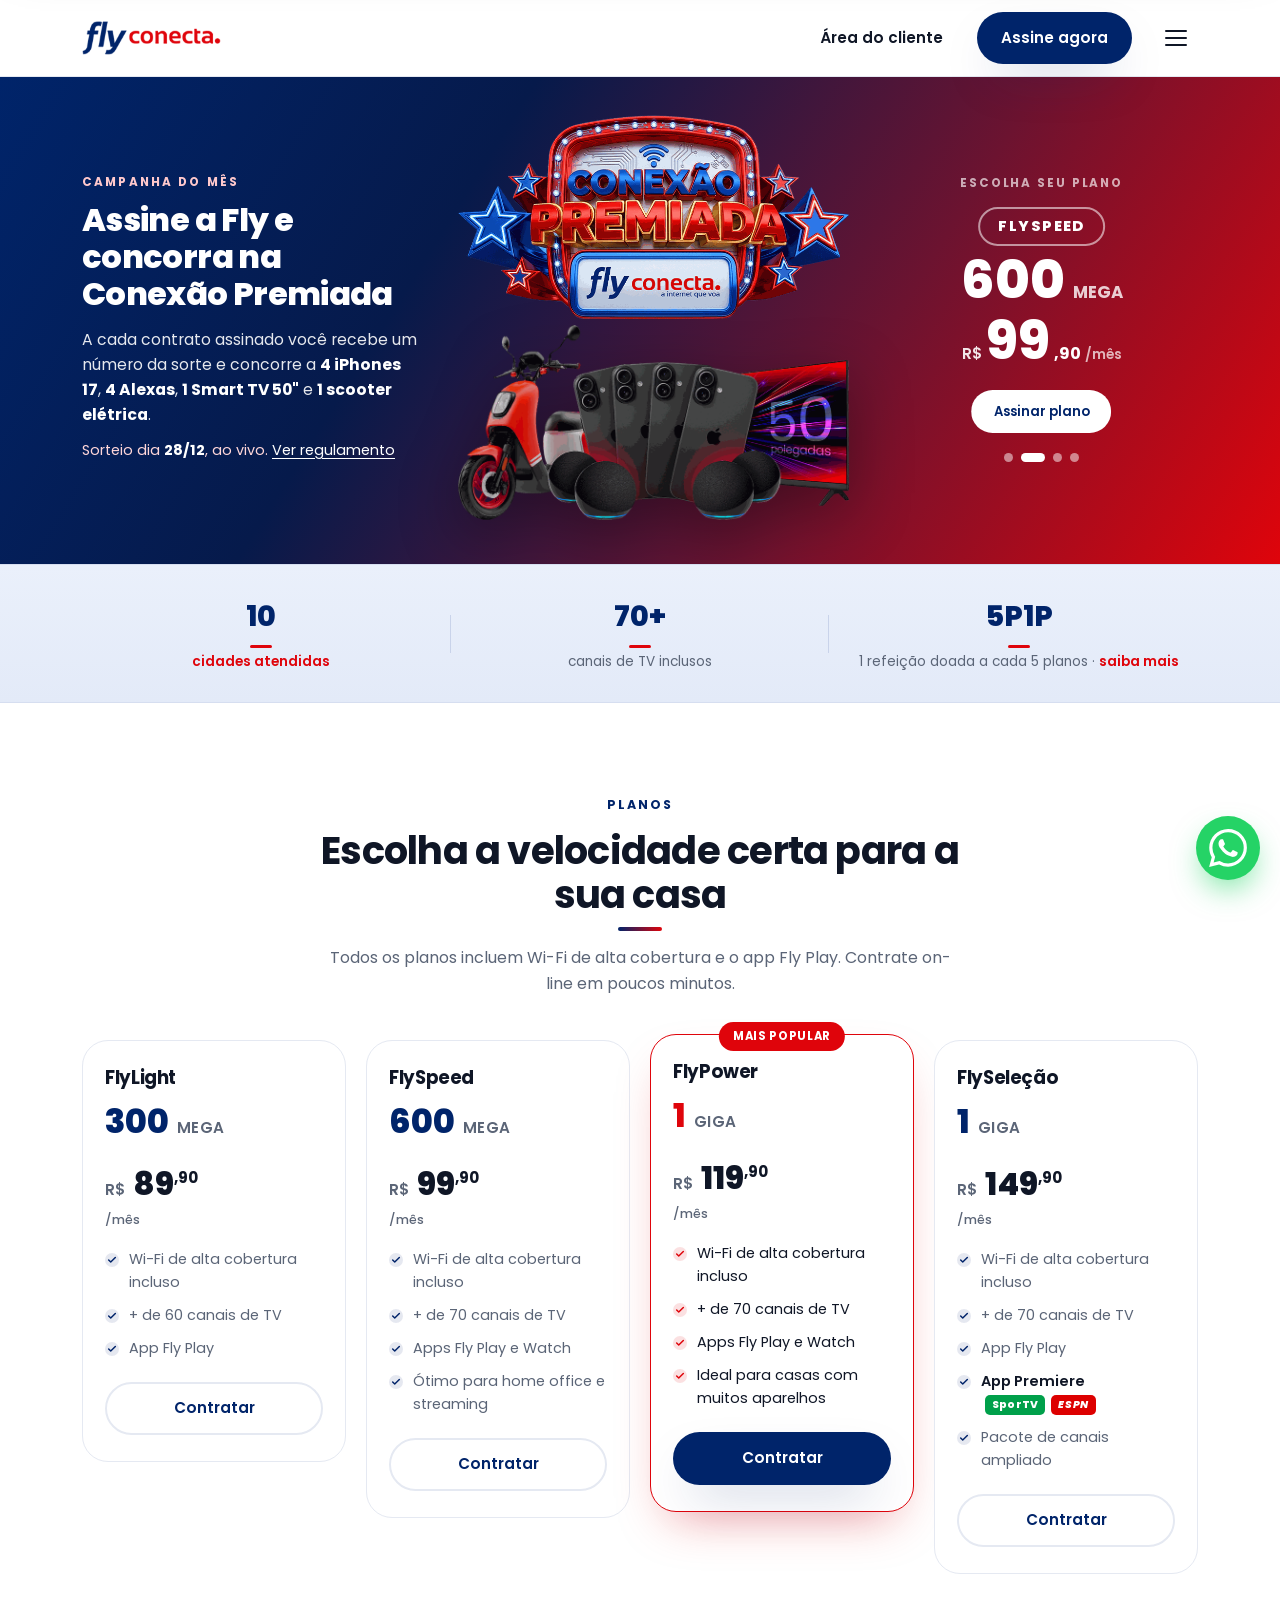
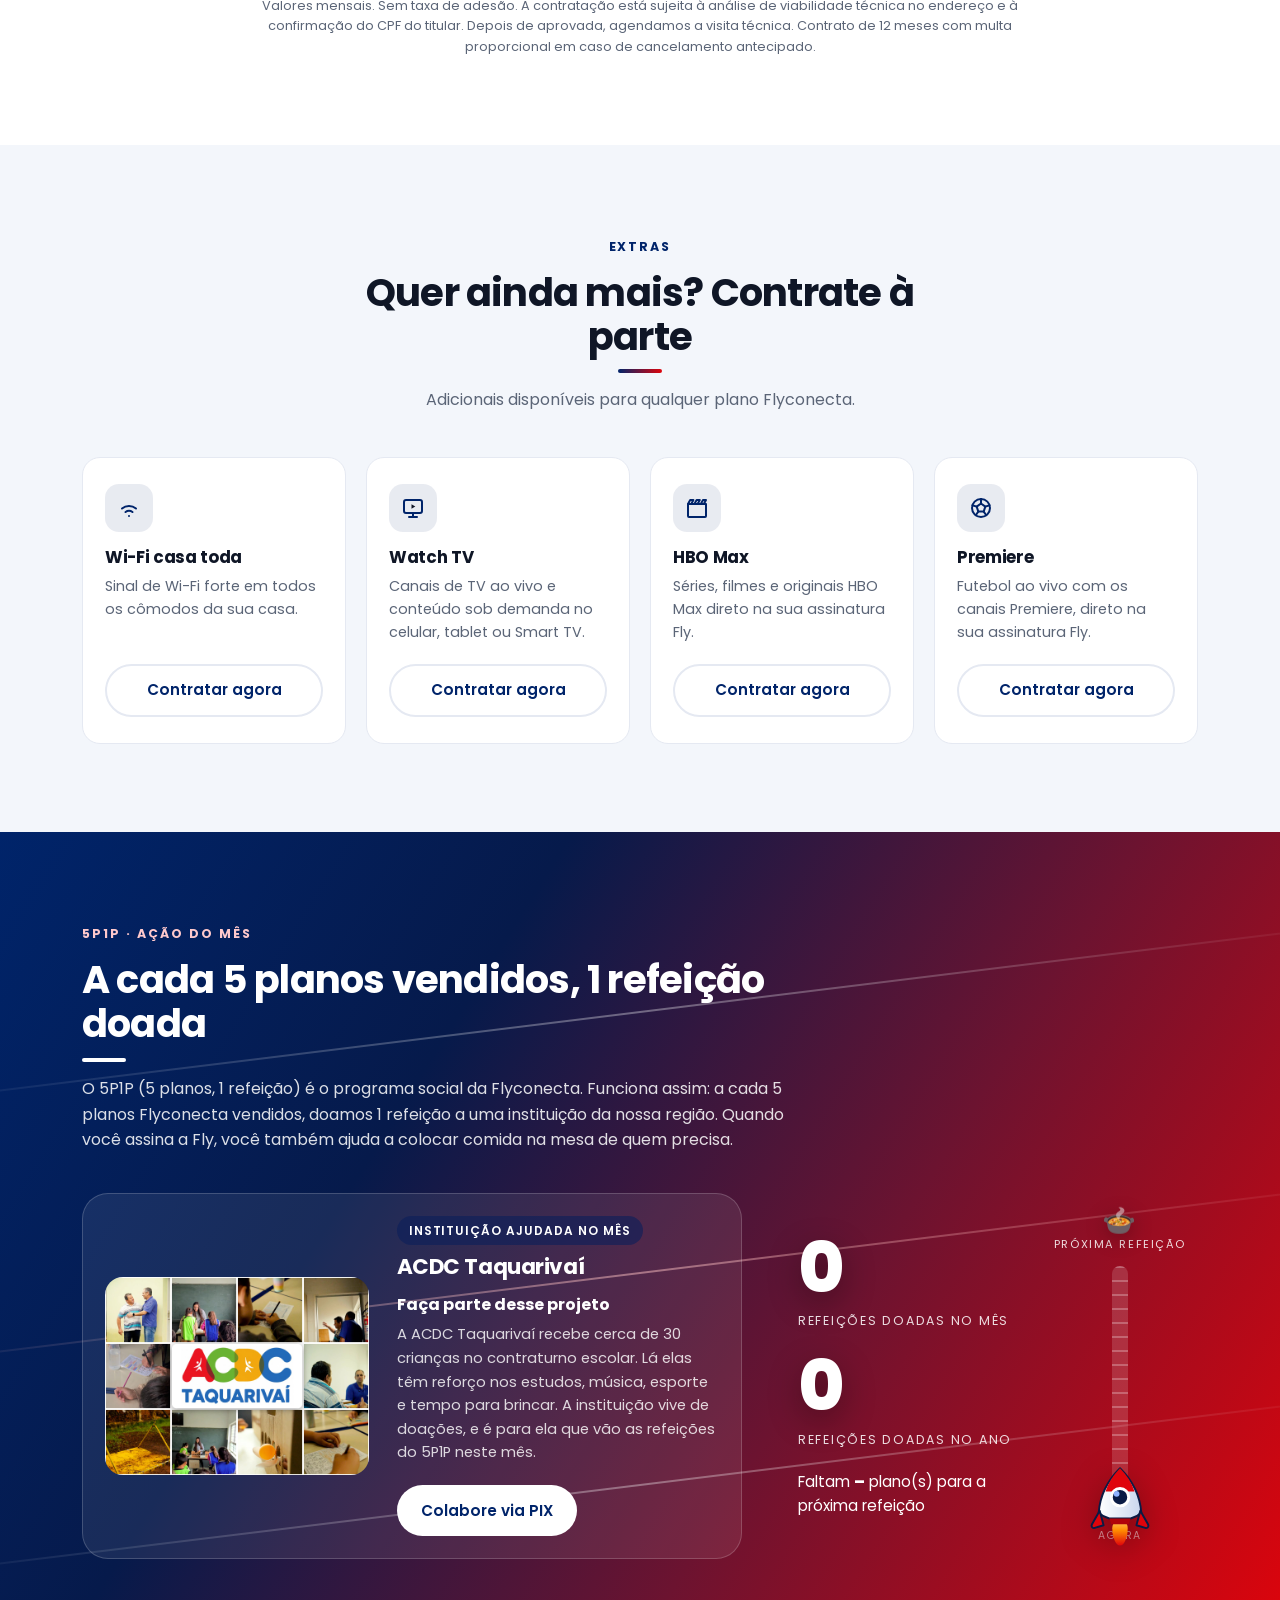
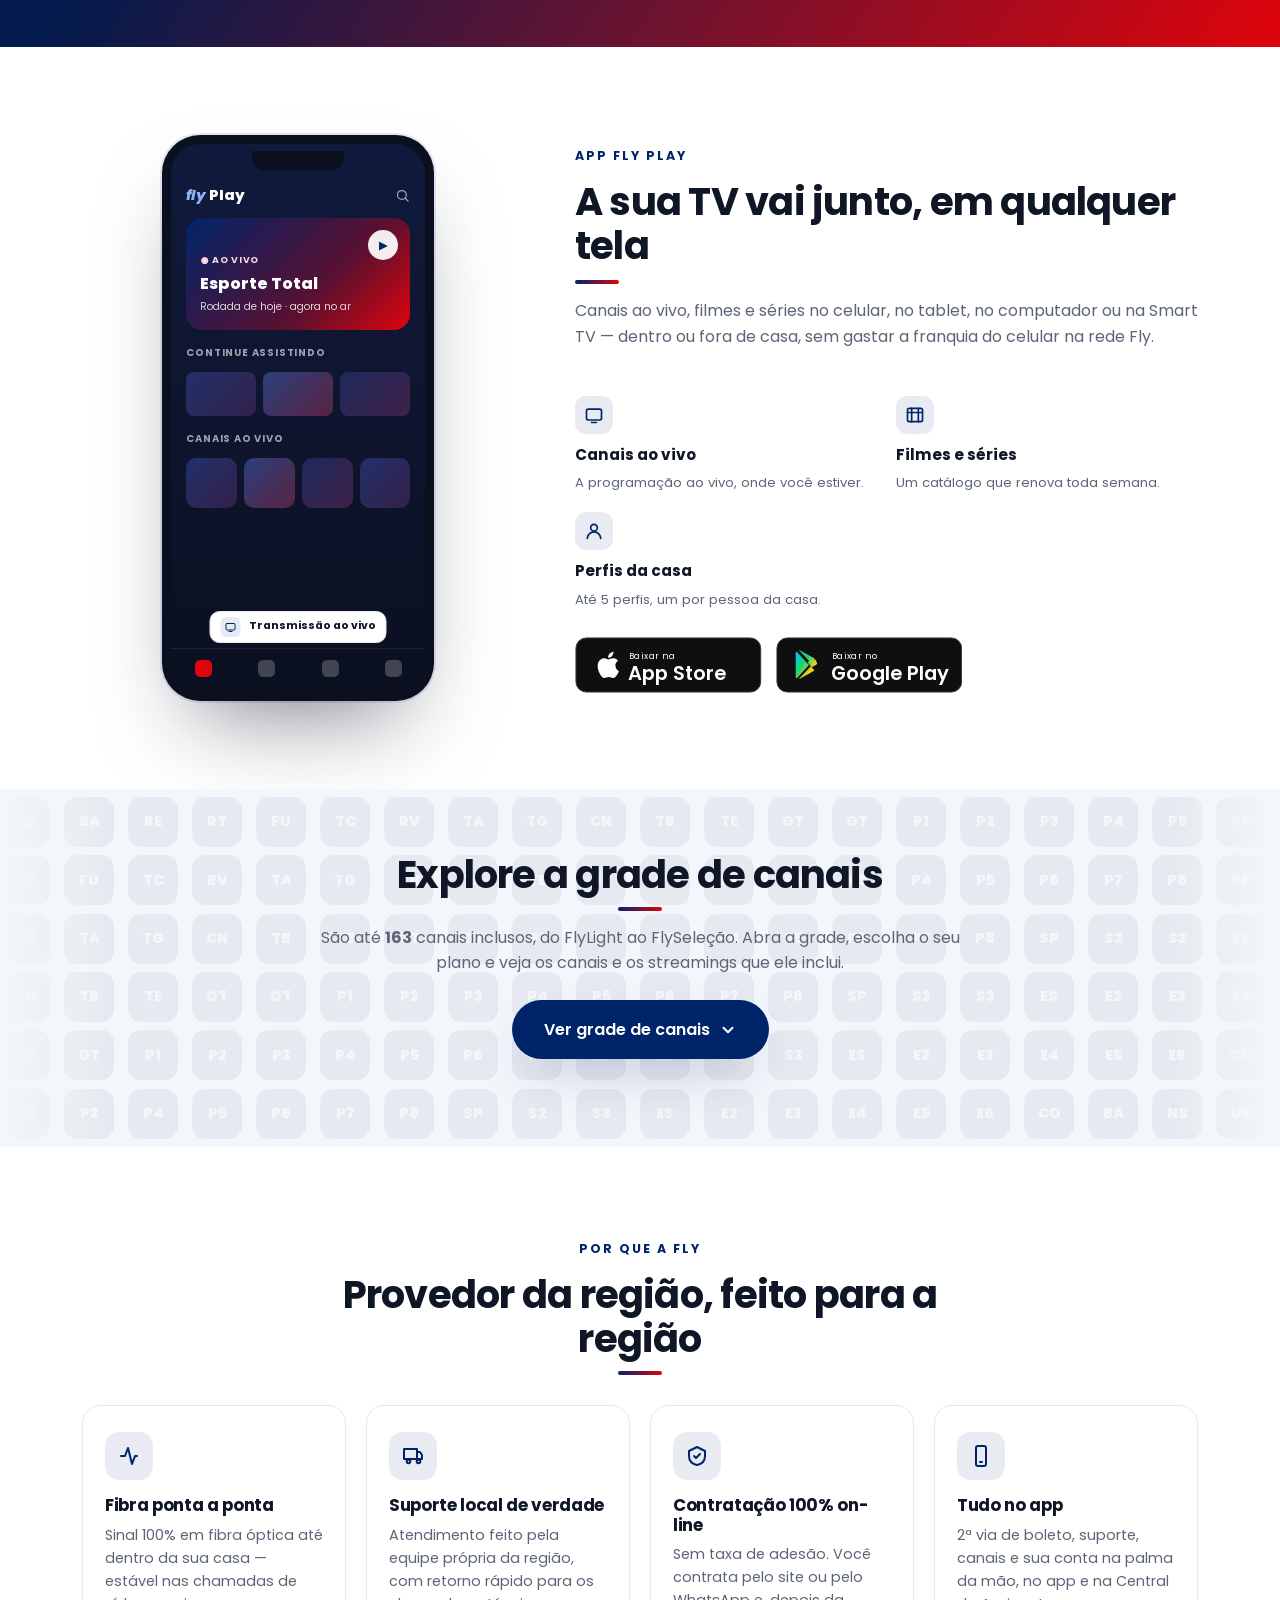
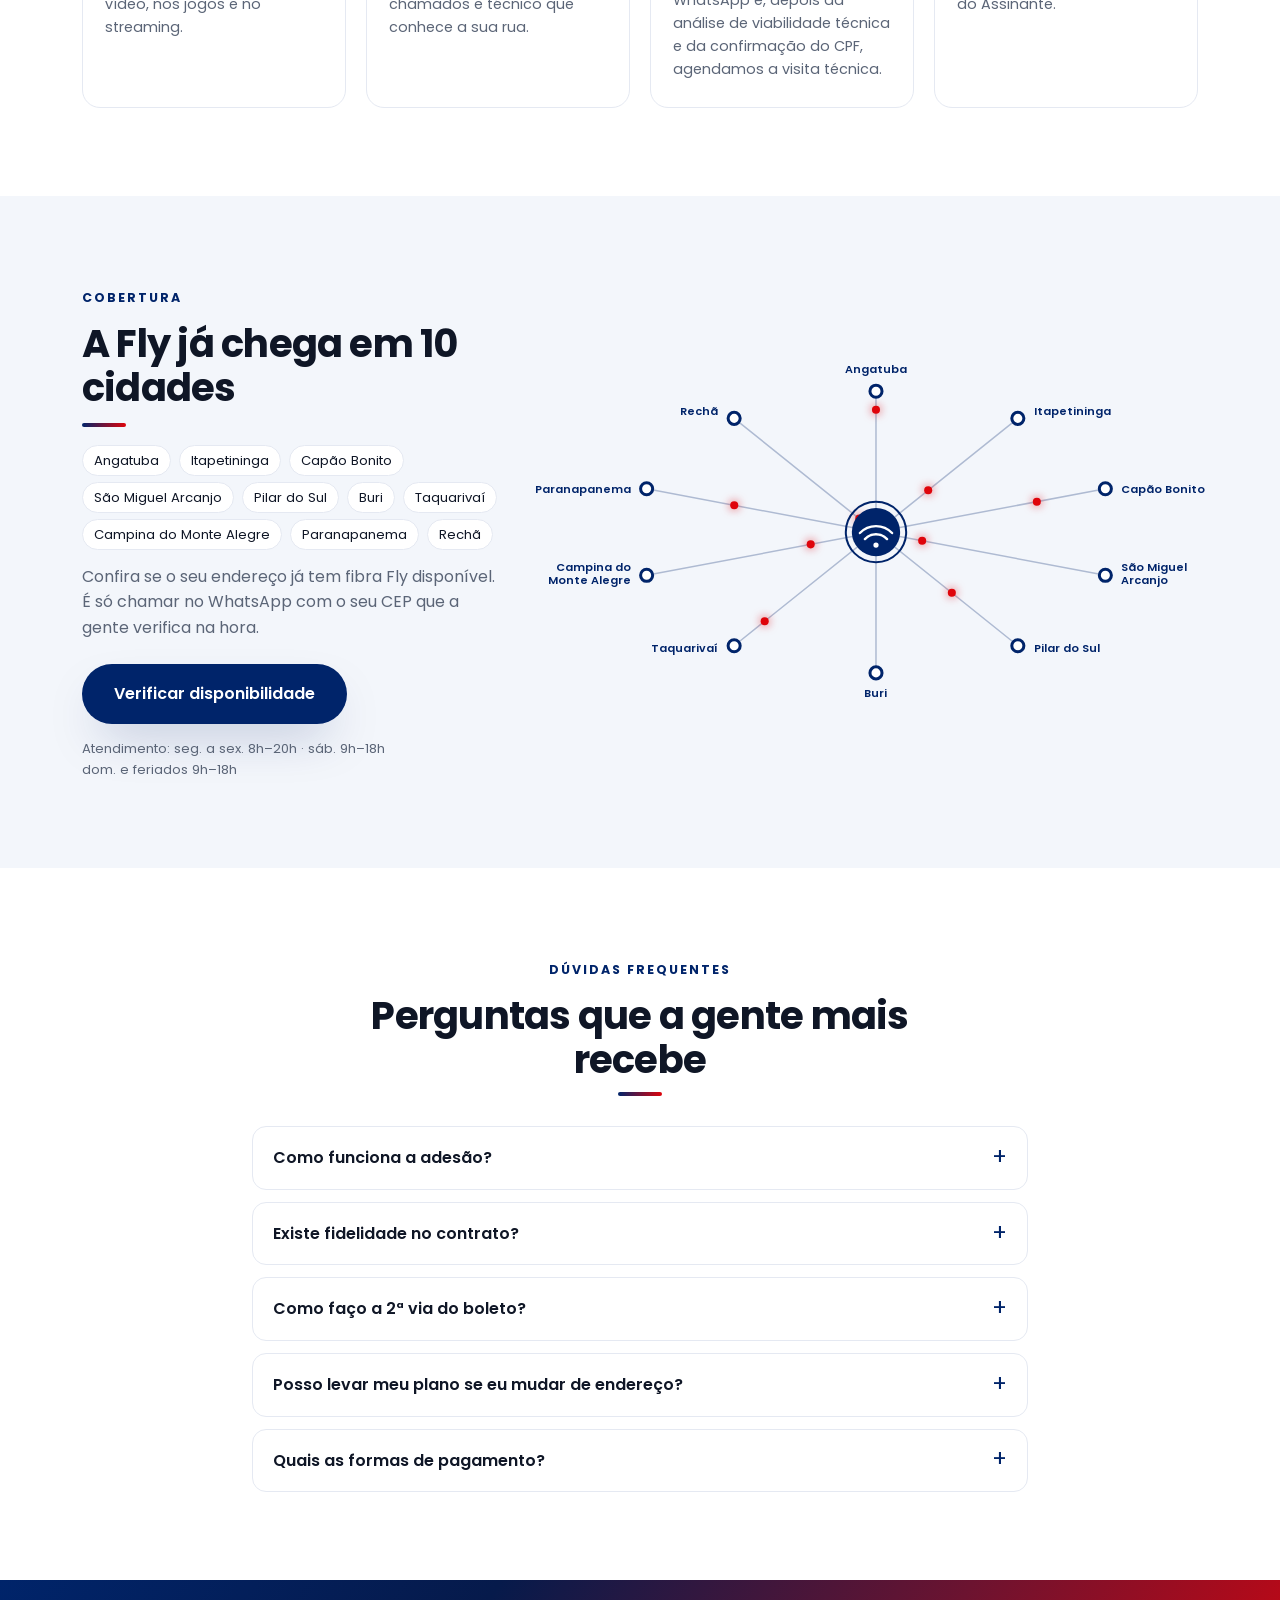
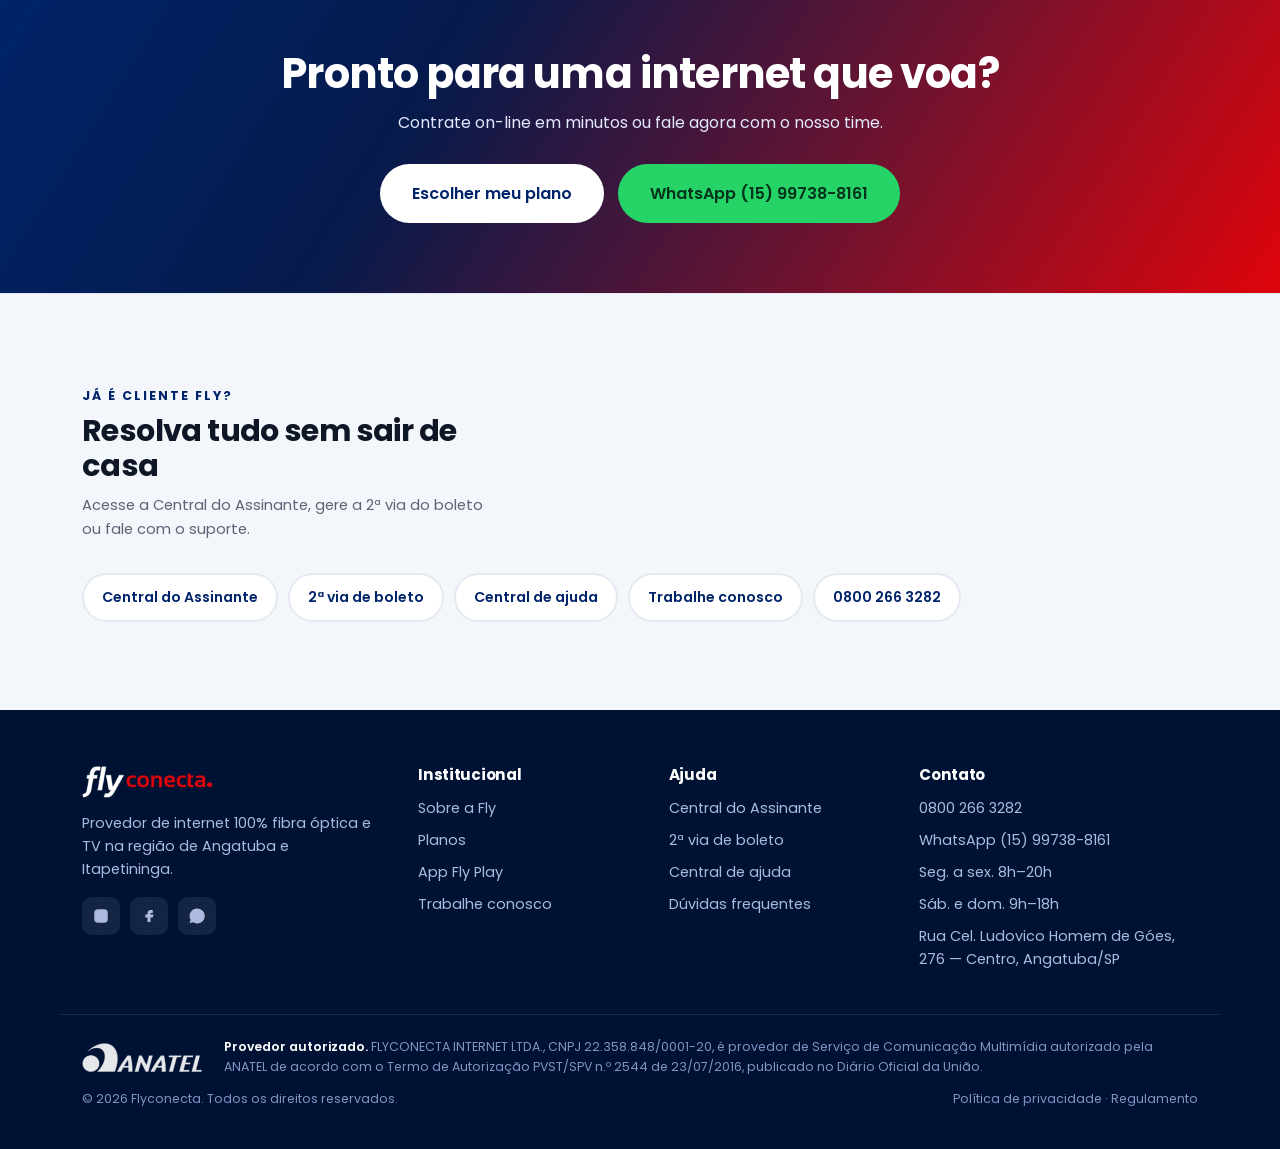
==== index.html @ 3bfd03bf "primeiro commit" ====
<!DOCTYPE html>
<html lang="pt-BR">
<head>
<meta charset="UTF-8">
<meta name="viewport" content="width=device-width, initial-scale=1.0">
<title>Flyconecta — Internet 100% fibra óptica</title>
<meta name="description" content="Internet 100% fibra óptica e TV na região de Angatuba e Itapetininga. Planos de 300 MEGA a 1 GIGA, Wi-Fi incluso, suporte local e o programa social 5P1P.">
<link rel="icon" type="image/png" href="assets/favicon.png?v=2">
<link rel="apple-touch-icon" href="assets/apple-touch-icon.png?v=2">
<link rel="preconnect" href="https://fonts.googleapis.com">
<link rel="preconnect" href="https://fonts.gstatic.com" crossorigin>
<link href="https://fonts.googleapis.com/css2?family=Poppins:ital,wght@0,300;0,400;0,500;0,600;0,700;0,800;1,700&display=swap" rel="stylesheet">
<link rel="stylesheet" href="styles.css?v=78">
</head>
<body>

<!-- ===== Header ===== -->
<header class="header" id="topo">
  <div class="wrap header__inner">
    <a href="#topo" class="brand" aria-label="Flyconecta — início">
      <img src="assets/logo-flyconecta-dark.png" alt="Flyconecta" width="205" height="50">
    </a>

    <nav class="nav" id="nav">
      <a href="#planos">Planos</a>
      <a href="#extras">Extras</a>
      <a href="#social">5P1P</a>
      <a href="#app">App Fly Play</a>
      <a href="#tv">TV</a>
      <a href="#diferenciais">Por que a Fly</a>
      <a href="#cobertura">Cobertura</a>
      <a href="#faq">Dúvidas</a>
      <a href="regulamento/">Regulamento</a>
      <a href="https://wa.me/5515996395017" target="_blank" rel="noopener">Trabalhe conosco</a>
    </nav>

    <div class="header__cta">
      <a class="btn btn--ghost" href="https://arearestrita.flyconecta.com.br/central_assinante_web/login" target="_blank" rel="noopener">Área do cliente</a>
      <a class="btn btn--primary" href="#planos">Assine agora</a>
    </div>

    <button class="burger" id="burger" aria-label="Abrir menu" aria-expanded="false" aria-controls="nav">
      <span></span><span></span><span></span>
    </button>
  </div>
</header>

<main>

<!-- ===== Hero — campanha + planos rotativos ===== -->
<section class="hero" id="hero">
  <div class="wrap hero__grid">
    <div class="hero__promo">
      <p class="hero__eyebrow">Campanha do mês</p>
      <h1 class="hero__title">Assine a Fly e concorra na Conexão&nbsp;Premiada</h1>
      <p class="hero__text">A cada contrato assinado você recebe um número da sorte e concorre a <strong>4 iPhones 17</strong>, <strong>4 Alexas</strong>, <strong>1 Smart TV 50"</strong> e <strong>1 scooter elétrica</strong>.</p>
      <p class="hero__draw">Sorteio dia <strong>28/12</strong>, ao vivo. <a href="regulamento/">Ver regulamento</a></p>
    </div>

    <figure class="hero__campaign">
      <img class="hero__seal" src="assets/hero/selo.png" alt="Selo Conexão Premiada — Flyconecta" width="760" height="397">
      <img class="hero__prizes" src="assets/hero/premios.png" alt="Prêmios: scooter elétrica, 4 iPhones 17, Alexas e Smart TV 50 polegadas" width="820" height="409">
    </figure>

    <div class="hero__side">
      <span class="hero__side-label">Escolha seu plano</span>
      <div class="planrot" id="planrot" aria-label="Planos Flyconecta" aria-roledescription="carrossel">
        <div class="planrot__viewport">
          <ul class="planrot__track" id="planrotTrack"></ul>
        </div>
        <div class="planrot__dots" id="planrotDots" role="tablist" aria-label="Escolher plano"></div>
      </div>
    </div>
  </div>
</section>

<!-- ===== Trust strip ===== -->
<section class="strip">
  <div class="wrap strip__inner">
    <div class="strip__item"><b>10</b><span><a href="#cobertura">cidades atendidas</a></span></div>
    <div class="strip__item"><b>70+</b><span>canais de TV inclusos</span></div>
    <div class="strip__item">
      <b>5P1P</b><span>1 refeição doada a cada 5 planos · <a href="#social">saiba mais</a></span>
    </div>
  </div>
</section>

<!-- ===== Planos ===== -->
<section class="section" id="planos">
  <div class="wrap">
    <header class="section__head">
      <span class="eyebrow">Planos</span>
      <h2>Escolha a velocidade certa para a sua casa</h2>
      <p>Todos os planos incluem Wi-Fi de alta cobertura e o app Fly Play. Contrate on-line em poucos minutos.</p>
    </header>

    <div class="plans">
      <article class="plan">
        <h3>FlyLight</h3>
        <div class="plan__speed">300 <span>MEGA</span></div>
        <div class="plan__price"><i>R$</i> 89<sup>,90</sup> <span>/mês</span></div>
        <ul class="plan__features">
          <li>Wi-Fi de alta cobertura incluso</li>
          <li><a href="#tv" data-plano="FlyLight">+ de 60 canais de TV</a></li>
          <li>App Fly Play</li>
        </ul>
        <a class="btn btn--outline btn--block" href="https://wa.me/5515997388161?text=Quero%20o%20plano%20FlyLight" target="_blank" rel="noopener">Contratar</a>
      </article>

      <article class="plan">
        <h3>FlySpeed</h3>
        <div class="plan__speed">600 <span>MEGA</span></div>
        <div class="plan__price"><i>R$</i> 99<sup>,90</sup> <span>/mês</span></div>
        <ul class="plan__features">
          <li>Wi-Fi de alta cobertura incluso</li>
          <li><a href="#tv" data-plano="FlySpeed">+ de 70 canais de TV</a></li>
          <li>Apps Fly Play e Watch</li>
          <li>Ótimo para home office e streaming</li>
        </ul>
        <a class="btn btn--outline btn--block" href="https://wa.me/5515997388161?text=Quero%20o%20plano%20FlySpeed" target="_blank" rel="noopener">Contratar</a>
      </article>

      <article class="plan plan--featured">
        <span class="plan__badge">Mais popular</span>
        <h3>FlyPower</h3>
        <div class="plan__speed">1 <span>GIGA</span></div>
        <div class="plan__price"><i>R$</i> 119<sup>,90</sup> <span>/mês</span></div>
        <ul class="plan__features">
          <li>Wi-Fi de alta cobertura incluso</li>
          <li><a href="#tv" data-plano="FlyPower">+ de 70 canais de TV</a></li>
          <li>Apps Fly Play e Watch</li>
          <li>Ideal para casas com muitos aparelhos</li>
        </ul>
        <a class="btn btn--primary btn--block" href="https://wa.me/5515997388161?text=Quero%20o%20plano%20FlyPower" target="_blank" rel="noopener">Contratar</a>
      </article>

      <article class="plan">
        <h3>FlySeleção</h3>
        <div class="plan__speed">1 <span>GIGA</span></div>
        <div class="plan__price"><i>R$</i> 149<sup>,90</sup> <span>/mês</span></div>
        <ul class="plan__features">
          <li>Wi-Fi de alta cobertura incluso</li>
          <li><a href="#tv" data-plano="FlySeleção">+ de 70 canais de TV</a></li>
          <li>App Fly Play</li>
          <li class="plan__premiere">App Premiere
            <span class="chbadges" aria-label="com SporTV e ESPN">
              <span class="chbadge chbadge--sportv">SporTV</span>
              <span class="chbadge chbadge--espn">ESPN</span>
            </span>
          </li>
          <li>Pacote de canais ampliado</li>
        </ul>
        <a class="btn btn--outline btn--block" href="https://wa.me/5515997388161?text=Quero%20o%20plano%20FlySele%C3%A7%C3%A3o" target="_blank" rel="noopener">Contratar</a>
      </article>
    </div>
    <p class="plans__note">Valores mensais. Sem taxa de adesão. A contratação está sujeita à análise de viabilidade técnica no endereço e à confirmação do CPF do titular. Depois de aprovada, agendamos a visita técnica. Contrato de 12 meses com multa proporcional em caso de cancelamento antecipado.</p>
  </div>
</section>

<!-- ===== Extras — contrate à parte ===== -->
<section class="section section--tint" id="extras">
  <div class="wrap">
    <header class="section__head">
      <span class="eyebrow">Extras</span>
      <h2>Quer ainda mais? Contrate à parte</h2>
      <p>Adicionais disponíveis para qualquer plano Flyconecta.</p>
    </header>

    <div class="extras">
      <article class="extra">
        <span class="extra__ic">
          <svg viewBox="0 0 24 24" aria-hidden="true"><path d="M5 12.55a11 11 0 0 1 14 0"/><path d="M8.5 16.05a6 6 0 0 1 7 0"/><path d="M12 20h.01"/></svg>
        </span>
        <h3>Wi-Fi casa toda</h3>
        <p>Sinal de Wi-Fi forte em todos os cômodos da sua casa.</p>
        <a class="btn btn--outline btn--block" href="https://wa.me/5515997388161?text=Quero%20contratar%20o%20Wi-Fi%20casa%20toda" target="_blank" rel="noopener">Contratar agora</a>
      </article>

      <article class="extra">
        <span class="extra__ic">
          <svg viewBox="0 0 24 24" aria-hidden="true"><rect x="3" y="4" width="18" height="13" rx="2"/><path d="M8 21h8"/><path d="M12 17v4"/><path d="M10.5 8.3v4.4l3.8-2.2z" fill="currentColor" stroke="none"/></svg>
        </span>
        <h3>Watch TV</h3>
        <p>Canais de TV ao vivo e conteúdo sob demanda no celular, tablet ou Smart TV.</p>
        <a class="btn btn--outline btn--block" href="https://wa.me/5515997388161?text=Quero%20contratar%20o%20Watch%20TV" target="_blank" rel="noopener">Contratar agora</a>
      </article>

      <article class="extra">
        <span class="extra__ic">
          <svg viewBox="0 0 24 24" aria-hidden="true"><path d="M3 8h18v12a1 1 0 0 1-1 1H4a1 1 0 0 1-1-1z"/><path d="M3 8l2.2-4h3.2L6.2 8z"/><path d="M9.4 8l2.2-4h3.2L12.6 8z"/><path d="M15.8 8l2.2-4H21l-2.2 4z"/></svg>
        </span>
        <h3>HBO Max</h3>
        <p>Séries, filmes e originais HBO Max direto na sua assinatura Fly.</p>
        <a class="btn btn--outline btn--block" href="https://wa.me/5515997388161?text=Quero%20contratar%20o%20HBO%20Max" target="_blank" rel="noopener">Contratar agora</a>
      </article>

      <article class="extra">
        <span class="extra__ic">
          <svg viewBox="0 0 24 24" aria-hidden="true"><circle cx="12" cy="12" r="9"/><path d="M12 7.5l4.3 3.1-1.6 5h-5.4l-1.6-5z"/><path d="M12 3v4.5M16.3 10.6l4.3-1.4M14.7 15.6l2.6 3.7M9.3 15.6l-2.6 3.7M7.7 10.6 3.4 9.2"/></svg>
        </span>
        <h3>Premiere</h3>
        <p>Futebol ao vivo com os canais Premiere, direto na sua assinatura Fly.</p>
        <a class="btn btn--outline btn--block" href="https://wa.me/5515997388161?text=Quero%20contratar%20o%20Premiere" target="_blank" rel="noopener">Contratar agora</a>
      </article>
    </div>
  </div>
</section>

<!-- ===== 5P1P — ação social ===== -->
<section class="section social" id="social">
  <div class="social__bg" aria-hidden="true"><span></span><span></span><span></span></div>
  <div class="wrap">
    <header class="social__head">
      <span class="eyebrow">5P1P · Ação do mês</span>
      <h2>A cada 5 planos vendidos, 1 refeição doada</h2>
      <p>O 5P1P (5 planos, 1 refeição) é o programa social da Flyconecta. Funciona assim: a cada 5 planos Flyconecta vendidos, doamos 1 refeição a uma instituição da nossa região. Quando você assina a Fly, você também ajuda a colocar comida na mesa de quem precisa.</p>
    </header>

    <div class="social__inner">
      <!-- INSTITUIÇÃO DO MÊS — editada pelo painel admin.php (o script.js troca nome, texto, foto e PIX pela API).
           O conteúdo abaixo só aparece enquanto a API não responde. -->
      <article class="inst">
        <figure class="inst__photo">
          <img src="assets/5p1p/acdc-taquarivai-colagem.jpg" alt="Logo da ACDC Taquarivaí cercado de fotos das crianças e da visita da Fly à instituição" width="640" height="480" loading="lazy">
        </figure>
        <div class="inst__body">
          <span class="inst__label">Instituição ajudada no mês</span>
          <h3 class="inst__name">ACDC Taquarivaí</h3>
          <p class="inst__call">Faça parte desse projeto</p>
          <p class="inst__text">A ACDC Taquarivaí recebe cerca de 30 crianças no contraturno escolar. Lá elas têm reforço nos estudos, música, esporte e tempo para brincar. A instituição vive de doações, e é para ela que vão as refeições do 5P1P neste mês.</p>
          <button type="button" class="btn btn--light" data-pix-open>Colabore via PIX</button>
        </div>
      </article>
      <!-- /INSTITUIÇÃO DO MÊS -->

      <div class="launch" data-5p1p-root aria-live="polite">
        <div class="launch__info">
          <div class="launch__stats">
            <div class="launch__stat">
              <strong class="launch__num" data-5p1p="pratos_mes" data-count>0</strong>
              <span class="launch__unit">refeições doadas no mês</span>
            </div>
            <div class="launch__stat">
              <strong class="launch__num" data-5p1p="pratos_ano" data-count>0</strong>
              <span class="launch__unit">refeições doadas no ano</span>
            </div>
          </div>
          <p class="launch__hint">Faltam <b data-5p1p="faltam">–</b> plano(s) para a próxima refeição</p>
        </div>

        <div class="launch__gauge">
          <span class="launch__goal"><i aria-hidden="true">🍲</i>próxima refeição</span>
          <div class="launch__rail">
            <span class="launch__fill" data-5p1p="progress" style="--p:0%"></span>
            <span class="launch__rocket" data-5p1p="rocket" style="--p:0%" aria-hidden="true">
              <svg viewBox="0 0 60 92" role="img">
                <defs>
                  <linearGradient id="rkBody" x1="0" y1="0" x2="1" y2="0">
                    <stop offset="0" stop-color="#ffffff"/>
                    <stop offset="1" stop-color="#c9d6ee"/>
                  </linearGradient>
                  <linearGradient id="rkFlame" x1="0" y1="0" x2="0" y2="1">
                    <stop offset="0" stop-color="#FFE58A"/>
                    <stop offset="0.5" stop-color="#FF8A00"/>
                    <stop offset="1" stop-color="#DF040B"/>
                  </linearGradient>
                </defs>
                <path class="rk-flame" d="M22 66c0 9 3.6 18 8 18s8-9 8-18c0-4-2.6-7-8-13-5.4 6-8 9-8 13z" fill="url(#rkFlame)"/>
                <path d="M8 50c1-15 6-30 22-46 16 16 21 31 22 46-3 3-7 5-11 6H19c-4-1-8-3-11-6z" fill="url(#rkBody)" stroke="#0A1B45" stroke-width="2" stroke-linejoin="round"/>
                <path d="M30 4c7 7 12 15 15 24H15C18 19 23 11 30 4z" fill="#DF040B"/>
                <path d="M9 48 1 62c-1 2 0 4 2 4l10-3z" fill="#DF040B" stroke="#0A1B45" stroke-width="2" stroke-linejoin="round"/>
                <path d="M51 48l8 14c1 2 0 4-2 4l-10-3z" fill="#DF040B" stroke="#0A1B45" stroke-width="2" stroke-linejoin="round"/>
                <circle cx="30" cy="34" r="9" fill="#0A1B45"/>
                <circle cx="30" cy="34" r="9" fill="none" stroke="#fff" stroke-width="3"/>
                <circle cx="26.5" cy="30.5" r="3" fill="#8FB2FF"/>
                <path d="M19 56h22l-2 6H21z" fill="#B0030A"/>
              </svg>
            </span>
          </div>
          <span class="launch__base">agora</span>
      </div>
    </div>
  </div>
</section>

<!-- ===== App Fly Play ===== -->
<section class="section" id="app">
  <div class="wrap app__inner">
    <div class="app__device">
      <div class="phone" aria-hidden="true">
        <span class="phone__notch"></span>
        <div class="phone__screen">
          <div class="appui">
            <div class="appui__bar">
              <strong><i>fly</i> Play</strong>
              <svg viewBox="0 0 24 24"><circle cx="11" cy="11" r="7"/><path d="M21 21l-4.3-4.3"/></svg>
            </div>
            <div class="appui__feature">
              <span class="appui__play">▶</span>
              <span class="appui__live">● AO VIVO</span>
              <span class="appui__ftitle">Esporte Total</span>
              <span class="appui__fsub">Rodada de hoje · agora no ar</span>
            </div>
            <p class="appui__rowtitle">Continue assistindo</p>
            <div class="appui__row"><i></i><i></i><i></i></div>
            <p class="appui__rowtitle">Canais ao vivo</p>
            <div class="appui__row appui__row--sm"><i></i><i></i><i></i><i></i></div>
          </div>
          <div class="appui__nav"><span></span><span></span><span></span><span></span></div>
        </div>
      </div>
      <div class="appcard">
        <span class="appcard__ic">
          <svg viewBox="0 0 24 24" fill="none" stroke="currentColor" stroke-width="2" stroke-linecap="round" stroke-linejoin="round"><rect x="3" y="5" width="18" height="13" rx="2"/><path d="M9 21h6"/></svg>
        </span>
        <b>Transmissão ao vivo</b>
      </div>
    </div>

    <div class="app__intro app__copy">
      <span class="eyebrow">App Fly Play</span>
      <h2>A sua TV vai junto, em qualquer tela</h2>
      <p>Canais ao vivo, filmes e séries no celular, no tablet, no computador ou na Smart TV — dentro ou fora de casa, sem gastar a franquia do celular na rede Fly.</p>
    </div>

    <div class="app__more">
      <div class="appfeats">
        <div class="appfeat">
          <span class="appfeat__ic"><svg viewBox="0 0 24 24"><rect x="3" y="5" width="18" height="13" rx="2"/><path d="M9 21h6"/></svg></span>
          <b>Canais ao vivo</b>
          <small>A programação ao vivo, onde você estiver.</small>
        </div>
        <div class="appfeat">
          <span class="appfeat__ic"><svg viewBox="0 0 24 24"><rect x="3" y="4" width="18" height="16" rx="2"/><path d="M3 9h18M8 4v16M16 4v16"/></svg></span>
          <b>Filmes e séries</b>
          <small>Um catálogo que renova toda semana.</small>
        </div>
        <div class="appfeat">
          <span class="appfeat__ic"><svg viewBox="0 0 24 24"><circle cx="12" cy="8" r="4"/><path d="M4 21a8 8 0 0 1 16 0"/></svg></span>
          <b>Perfis da casa</b>
          <small>Até 5 perfis, um por pessoa da casa.</small>
        </div>
      </div>

      <div class="stores">
        <a class="store" href="https://apps.apple.com/br/app/flyconecta/id1665722399" target="_blank" rel="noopener" aria-label="Baixar na App Store">
          <svg viewBox="0 0 200 60" role="img" aria-hidden="true">
            <rect x="1" y="1" width="198" height="58" rx="11" fill="#0F0F0F" stroke="#3a3a3a" stroke-width="1"/>
            <path fill="#fff" d="M43.2 30.7c0-3.5 2.9-5.2 3-5.3-1.6-2.4-4.2-2.7-5.1-2.7-2.1-.2-4.2 1.3-5.3 1.3-1.1 0-2.8-1.3-4.6-1.2-2.3 0-4.5 1.4-5.7 3.5-2.5 4.3-.6 10.6 1.7 14.1 1.2 1.7 2.6 3.6 4.4 3.5 1.8-.1 2.4-1.1 4.6-1.1s2.7 1.1 4.6 1.1c1.9 0 3.1-1.7 4.3-3.4 1.4-2 1.9-3.9 1.9-4-.1 0-3.6-1.4-3.6-5.6zm-3.5-10.4c1-1.2 1.6-2.9 1.5-4.5-1.4.1-3.2 1-4.2 2.1-.9 1-1.7 2.7-1.5 4.3 1.6.1 3.2-.8 4.2-1.9z"/>
            <text x="58" y="24" fill="#fff" font-family="Poppins,sans-serif" font-size="9.5" letter-spacing="0.4">Baixar na</text>
            <text x="57" y="46" fill="#fff" font-family="Poppins,sans-serif" font-size="21" font-weight="600">App&#160;Store</text>
          </svg>
        </a>
        <a class="store" href="https://play.google.com/store/apps/details?id=br.com.flyconecta.arearestrita" target="_blank" rel="noopener" aria-label="Baixar no Google Play">
          <svg viewBox="0 0 200 60" role="img" aria-hidden="true">
            <defs>
              <linearGradient id="gpTri" x1="0" y1="0" x2="1" y2="1">
                <stop offset="0" stop-color="#00C3FF"/><stop offset=".4" stop-color="#12D67A"/>
                <stop offset=".72" stop-color="#FFCE1B"/><stop offset="1" stop-color="#FF3B30"/>
              </linearGradient>
            </defs>
            <rect x="1" y="1" width="198" height="58" rx="11" fill="#0F0F0F" stroke="#3a3a3a" stroke-width="1"/>
            <path fill="url(#gpTri)" d="M22 15.5c-.6.4-.9 1.1-.9 2v25c0 .9.3 1.6.9 2l13.3-14.5L22 15.5zm15.2 12.1 4.2-4.6-15.7-8.9c-.4-.2-.8-.3-1.2-.3l12.7 13.8zm0 3.8L24.5 45.1c.4 0 .8-.1 1.2-.3l15.7-8.9-4.2-4.5zm5.9-6.5-4.6-2.6-4.6 5 4.6 5 4.6-2.6c1.4-.8 1.4-2 0-2.8z"/>
            <text x="60" y="24" fill="#fff" font-family="Poppins,sans-serif" font-size="9.5" letter-spacing="0.4">Baixar no</text>
            <text x="59" y="46" fill="#fff" font-family="Poppins,sans-serif" font-size="21" font-weight="600">Google&#160;Play</text>
          </svg>
        </a>
      </div>
    </div>
  </div>
</section>

<!-- ===== TV ===== -->
<section class="section section--tint" id="tv">
  <div class="channels__wall" id="chpromoWall" aria-hidden="true"></div>
  <div class="wrap">
    <div class="channels" id="channels">
      <div class="channels__intro">
        <header class="section__head">
          <h2>Explore a grade de canais</h2>
          <p>São até <b data-canais="total">—</b> canais inclusos, do FlyLight ao FlySeleção. Abra a grade, escolha o seu plano e veja os canais e os streamings que ele inclui.</p>
        </header>
        <div class="channels__cta">
          <button type="button" class="btn btn--primary btn--lg" id="channelToggle" aria-expanded="false" aria-controls="channelPanel">
            Ver grade de canais
            <svg viewBox="0 0 24 24" aria-hidden="true" width="18" height="18"><path d="M6 9l6 6 6-6" fill="none" stroke="currentColor" stroke-width="2.5" stroke-linecap="round" stroke-linejoin="round"/></svg>
          </button>
        </div>
      </div>

      <div class="channels__panel" id="channelPanel" hidden>
        <div class="channels__toolbar">
          <div class="channels__filters" id="channelFilters" role="tablist" aria-label="Escolher plano"></div>
          <label class="channels__search">
            <svg viewBox="0 0 24 24" aria-hidden="true"><circle cx="11" cy="11" r="7"/><path d="M21 21l-4.3-4.3"/></svg>
            <input type="search" id="channelSearch" placeholder="Buscar canal…" aria-label="Buscar canal">
          </label>
        </div>

        <div class="channels__streams" id="channelStreams" aria-live="polite"></div>
        <div class="channels__grid" id="channelGrid" aria-live="polite"></div>
        <p class="channels__empty" id="channelEmpty" hidden>Nenhum canal encontrado com esse filtro.</p>
        <p class="channels__note">Grade sujeita a alteração pelas programadoras. Canais marcados com VOD também têm conteúdo sob demanda.</p>
      </div>
    </div>
  </div>
</section>

<!-- ===== Diferenciais ===== -->
<section class="section" id="diferenciais">
  <div class="wrap">
    <header class="section__head">
      <span class="eyebrow">Por que a Fly</span>
      <h2>Provedor da região, feito para a região</h2>
    </header>
    <div class="feats">
      <article class="feat">
        <span class="feat__ic">
          <svg viewBox="0 0 24 24" aria-hidden="true"><path d="M4 12h4l3-8 4 16 3-8h2"/></svg>
        </span>
        <h3>Fibra ponta a ponta</h3>
        <p>Sinal 100% em fibra óptica até dentro da sua casa — estável nas chamadas de vídeo, nos jogos e no streaming.</p>
      </article>
      <article class="feat">
        <span class="feat__ic">
          <svg viewBox="0 0 24 24" aria-hidden="true"><path d="M3 5h13v10H3z"/><path d="M16 8h3l2 3v4h-5z"/><circle cx="7.5" cy="17.5" r="1.8"/><circle cx="17.5" cy="17.5" r="1.8"/></svg>
        </span>
        <h3>Suporte local de verdade</h3>
        <p>Atendimento feito pela equipe própria da região, com retorno rápido para os chamados e técnico que conhece a sua rua.</p>
      </article>
      <article class="feat">
        <span class="feat__ic">
          <svg viewBox="0 0 24 24" aria-hidden="true"><path d="M12 3l8 4v5c0 5-3.4 8-8 9-4.6-1-8-4-8-9V7z"/><path d="M9 12l2 2 4-4"/></svg>
        </span>
        <h3>Contratação 100% on-line</h3>
        <p>Sem taxa de adesão. Você contrata pelo site ou pelo WhatsApp e, depois da análise de viabilidade técnica e da confirmação do CPF, agendamos a visita técnica.</p>
      </article>
      <article class="feat">
        <span class="feat__ic">
          <svg viewBox="0 0 24 24" aria-hidden="true"><rect x="7" y="2" width="10" height="20" rx="2"/><path d="M11 18h2"/></svg>
        </span>
        <h3>Tudo no app</h3>
        <p>2ª via de boleto, suporte, canais e sua conta na palma da mão, no app e na Central do Assinante.</p>
      </article>
    </div>
  </div>
</section>

<!-- ===== Cobertura ===== -->
<section class="section section--tint" id="cobertura">
  <div class="wrap cover__inner">
    <div class="cover__copy">
      <span class="eyebrow">Cobertura</span>
      <h2>A Fly já chega em 10 cidades</h2>
      <ul class="cover__cities" aria-label="Cidades atendidas">
        <li>Angatuba</li>
        <li>Itapetininga</li>
        <li>Capão Bonito</li>
        <li>São Miguel Arcanjo</li>
        <li>Pilar do Sul</li>
        <li>Buri</li>
        <li>Taquarivaí</li>
        <li>Campina do Monte Alegre</li>
        <li>Paranapanema</li>
        <li>Rechã</li>
      </ul>
      <p>Confira se o seu endereço já tem fibra Fly disponível. É só chamar no WhatsApp com o seu CEP que a gente verifica na hora.</p>
      <a class="btn btn--primary btn--lg" href="https://wa.me/5515997388161?text=Quero%20verificar%20a%20disponibilidade%20no%20meu%20endere%C3%A7o" target="_blank" rel="noopener">Verificar disponibilidade</a>
      <p class="cover__hint">Atendimento: seg. a sex. 8h–20h · sáb. 9h–18h<br>dom. e feriados 9h–18h</p>
    </div>
    <div class="cover__map">
      <svg class="netmap" viewBox="0 42 650 346" role="img" aria-label="Rede Flyconecta: um núcleo central conectado às 10 cidades atendidas — Angatuba, Itapetininga, Capão Bonito, São Miguel Arcanjo, Pilar do Sul, Buri, Taquarivaí, Campina do Monte Alegre, Paranapanema e Rechã">
        <g class="netmap__spokes">
          <line x1="330" y1="215" x2="330" y2="75"/>
          <line x1="330" y1="215" x2="471" y2="102"/>
          <line x1="330" y1="215" x2="558" y2="172"/>
          <line x1="330" y1="215" x2="558" y2="258"/>
          <line x1="330" y1="215" x2="471" y2="328"/>
          <line x1="330" y1="215" x2="330" y2="355"/>
          <line x1="330" y1="215" x2="189" y2="328"/>
          <line x1="330" y1="215" x2="102" y2="258"/>
          <line x1="330" y1="215" x2="102" y2="172"/>
          <line x1="330" y1="215" x2="189" y2="102"/>
        </g>
        <g class="netmap__pulses">
          <circle cx="330" cy="215" r="4"><animateMotion dur="2.4s" begin="0s"   repeatCount="indefinite" path="M0 0 L0 -140"/></circle>
          <circle cx="330" cy="215" r="4"><animateMotion dur="2.4s" begin="1.2s" repeatCount="indefinite" path="M0 0 L141 -113"/></circle>
          <circle cx="330" cy="215" r="4"><animateMotion dur="2.4s" begin="0.4s" repeatCount="indefinite" path="M0 0 L228 -43"/></circle>
          <circle cx="330" cy="215" r="4"><animateMotion dur="2.4s" begin="1.6s" repeatCount="indefinite" path="M0 0 L228 43"/></circle>
          <circle cx="330" cy="215" r="4"><animateMotion dur="2.4s" begin="0.8s" repeatCount="indefinite" path="M0 0 L141 113"/></circle>
          <circle cx="330" cy="215" r="4"><animateMotion dur="2.4s" begin="2.0s" repeatCount="indefinite" path="M0 0 L0 140"/></circle>
          <circle cx="330" cy="215" r="4"><animateMotion dur="2.4s" begin="0.2s" repeatCount="indefinite" path="M0 0 L-141 113"/></circle>
          <circle cx="330" cy="215" r="4"><animateMotion dur="2.4s" begin="1.4s" repeatCount="indefinite" path="M0 0 L-228 43"/></circle>
          <circle cx="330" cy="215" r="4"><animateMotion dur="2.4s" begin="0.6s" repeatCount="indefinite" path="M0 0 L-228 -43"/></circle>
          <circle cx="330" cy="215" r="4"><animateMotion dur="2.4s" begin="1.8s" repeatCount="indefinite" path="M0 0 L-141 -113"/></circle>
        </g>
        <circle class="netmap__hubring" cx="330" cy="215" r="30"/>
        <circle class="netmap__hub" cx="330" cy="215" r="24"/>
        <g class="netmap__hubicon">
          <path d="M314 216a22 22 0 0 1 32 0"/>
          <path d="M319 222a15 15 0 0 1 22 0"/>
          <circle cx="330" cy="228" r="2.6"/>
        </g>
        <g class="netmap__dots">
          <circle cx="330" cy="75" r="6"/>
          <circle cx="471" cy="102" r="6"/>
          <circle cx="558" cy="172" r="6"/>
          <circle cx="558" cy="258" r="6"/>
          <circle cx="471" cy="328" r="6"/>
          <circle cx="330" cy="355" r="6"/>
          <circle cx="189" cy="328" r="6"/>
          <circle cx="102" cy="258" r="6"/>
          <circle cx="102" cy="172" r="6"/>
          <circle cx="189" cy="102" r="6"/>
        </g>
        <g class="netmap__labels">
          <text x="330" y="57" text-anchor="middle">Angatuba</text>
          <text x="487" y="99" text-anchor="start">Itapetininga</text>
          <text x="574" y="176" text-anchor="start">Capão Bonito</text>
          <text x="574" y="254" text-anchor="start">São Miguel<tspan x="574" dy="13">Arcanjo</tspan></text>
          <text x="487" y="334" text-anchor="start">Pilar do Sul</text>
          <text x="330" y="379" text-anchor="middle">Buri</text>
          <text x="173" y="334" text-anchor="end">Taquarivaí</text>
          <text x="86" y="254" text-anchor="end">Campina do<tspan x="86" dy="13">Monte Alegre</tspan></text>
          <text x="86" y="176" text-anchor="end">Paranapanema</text>
          <text x="173" y="99" text-anchor="end">Rechã</text>
        </g>
      </svg>
    </div>
  </div>
</section>

<!-- ===== FAQ ===== -->
<section class="section" id="faq">
  <div class="wrap wrap--narrow">
    <header class="section__head">
      <span class="eyebrow">Dúvidas frequentes</span>
      <h2>Perguntas que a gente mais recebe</h2>
    </header>
    <div class="faq" id="faqList">
      <details class="faq__item">
        <summary>Como funciona a adesão?</summary>
        <div class="faq__body"><p>Sem taxa de adesão. A contratação está sujeita à análise de viabilidade técnica no endereço e à confirmação do CPF do titular. Depois de aprovada, agendamos a visita técnica.</p></div>
      </details>
      <details class="faq__item">
        <summary>Existe fidelidade no contrato?</summary>
        <div class="faq__body"><p>O contrato tem prazo de 12 meses. Em caso de cancelamento antes desse período, é cobrada uma multa proporcional ao tempo restante.</p></div>
      </details>
      <details class="faq__item">
        <summary>Como faço a 2ª via do boleto?</summary>
        <div class="faq__body"><p>Pela Central do Assinante ou pelo app Fly, na área da sua conta. Você também pode pedir pelo WhatsApp (15) 99738-8161.</p></div>
      </details>
      <details class="faq__item">
        <summary>Posso levar meu plano se eu mudar de endereço?</summary>
        <div class="faq__body"><p>Pode, desde que o novo endereço esteja dentro da área de cobertura da Fly. Fale com a gente com antecedência para agendar a transferência.</p></div>
      </details>
      <details class="faq__item">
        <summary>Quais as formas de pagamento?</summary>
        <div class="faq__body"><p><b>PIX</b> e <b>boleto bancário</b>. Outros meios vigentes ficam disponíveis na Central do Assinante; consulte as opções no momento da contratação.</p></div>
      </details>
    </div>
  </div>
</section>

<!-- ===== CTA final ===== -->
<section class="cta">
  <div class="wrap cta__inner">
    <h2>Pronto para uma internet que voa?</h2>
    <p>Contrate on-line em minutos ou fale agora com o nosso time.</p>
    <div class="cta__actions">
      <a class="btn btn--light btn--lg" href="#planos">Escolher meu plano</a>
      <a class="btn btn--wa btn--lg" href="https://wa.me/5515997388161" target="_blank" rel="noopener">WhatsApp (15) 99738-8161</a>
    </div>
  </div>
</section>

<!-- ===== Já é cliente ===== -->
<section class="section clientarea" id="cliente">
  <div class="wrap clientarea__inner">
    <div class="clientarea__head">
      <span class="eyebrow">Já é cliente Fly?</span>
      <h2>Resolva tudo sem sair de casa</h2>
      <p>Acesse a Central do Assinante, gere a 2ª via do boleto ou fale com o suporte.</p>
    </div>
    <div class="clientarea__links">
      <a class="btn btn--outline" href="https://arearestrita.flyconecta.com.br/central_assinante_web/login" target="_blank" rel="noopener">Central do Assinante</a>
      <a class="btn btn--outline" href="https://wa.me/5515997388161?text=Ol%C3%A1%2C%20preciso%20da%202%C2%AA%20via%20do%20boleto" target="_blank" rel="noopener">2ª via de boleto</a>
      <a class="btn btn--outline" href="#ajuda">Central de ajuda</a>
      <a class="btn btn--outline" href="https://wa.me/5515996395017" target="_blank" rel="noopener">Trabalhe conosco</a>
      <a class="btn btn--outline" href="tel:08002663282">0800 266 3282</a>
    </div>
  </div>
</section>

</main>

<!-- ===== Footer ===== -->
<footer class="footer">
  <div class="wrap footer__grid">
    <div class="footer__brand">
      <img src="assets/logo-flyconecta.png" alt="Flyconecta" width="205" height="50">
      <p>Provedor de internet 100% fibra óptica e TV na região de Angatuba e Itapetininga.</p>
      <div class="footer__social">
        <a href="https://instagram.com/flyconecta/" target="_blank" rel="noopener" aria-label="Instagram">
          <svg viewBox="0 0 24 24" aria-hidden="true"><rect x="3" y="3" width="18" height="18" rx="5"/><circle cx="12" cy="12" r="4"/><circle cx="17.5" cy="6.5" r="1"/></svg>
        </a>
        <a href="https://facebook.com/flyconecta" target="_blank" rel="noopener" aria-label="Facebook">
          <svg viewBox="0 0 24 24" aria-hidden="true"><path d="M14 8h3V4h-3c-2.2 0-4 1.8-4 4v2H7v4h3v6h4v-6h3l1-4h-4V8c0-.6.4-1 1-1z"/></svg>
        </a>
        <a href="https://wa.me/5515997388161" target="_blank" rel="noopener" aria-label="WhatsApp">
          <svg viewBox="0 0 24 24" aria-hidden="true"><path d="M12 2a10 10 0 0 0-8.6 15l-1.3 4.7 4.8-1.3A10 10 0 1 0 12 2z"/></svg>
        </a>
      </div>
    </div>

    <div class="footer__col">
      <h4>Institucional</h4>
      <a href="#diferenciais">Sobre a Fly</a>
      <a href="#planos">Planos</a>
      <a href="#app">App Fly Play</a>
      <a href="https://wa.me/5515996395017" target="_blank" rel="noopener">Trabalhe conosco</a>
    </div>

    <div class="footer__col">
      <h4>Ajuda</h4>
      <a href="https://arearestrita.flyconecta.com.br/central_assinante_web/login" target="_blank" rel="noopener">Central do Assinante</a>
      <a href="https://wa.me/5515997388161?text=Ol%C3%A1%2C%20preciso%20da%202%C2%AA%20via%20do%20boleto" target="_blank" rel="noopener">2ª via de boleto</a>
      <a href="#ajuda">Central de ajuda</a>
      <a href="#faq">Dúvidas frequentes</a>
    </div>

    <div class="footer__col">
      <h4>Contato</h4>
      <a href="tel:08002663282">0800 266 3282</a>
      <a href="https://wa.me/5515997388161" target="_blank" rel="noopener">WhatsApp (15) 99738-8161</a>
      <span>Seg. a sex. 8h–20h</span>
      <span>Sáb. e dom. 9h–18h</span>
      <span>Rua Cel. Ludovico Homem de Góes, 276 — Centro, Angatuba/SP</span>
    </div>
  </div>

  <div class="wrap footer__legal">
    <div class="footer__anatel">
      <img src="assets/anatel.png" alt="Anatel" width="444" height="109" loading="lazy">
      <p><b>Provedor autorizado.</b> FLYCONECTA INTERNET LTDA., CNPJ 22.358.848/0001-20, é provedor de Serviço de Comunicação Multimídia autorizado pela ANATEL de acordo com o Termo de Autorização PVST/SPV n.º 2544 de 23/07/2016, publicado no Diário Oficial da União.</p>
    </div>
    <div class="footer__legal-row">
      <span>© <span id="ano">2026</span> Flyconecta. Todos os direitos reservados.</span>
      <span><a href="privacidade/">Política de privacidade</a> · <a href="regulamento/">Regulamento</a></span>
    </div>
  </div>
</footer>

<a class="wafloat" href="https://wa.me/5515997388161" target="_blank" rel="noopener" aria-label="Falar no WhatsApp">
  <svg viewBox="0 0 24 24" aria-hidden="true"><path d="M17.472 14.382c-.297-.149-1.758-.867-2.03-.967-.273-.099-.471-.148-.67.15-.197.297-.767.966-.94 1.164-.173.199-.347.223-.644.075-.297-.15-1.255-.463-2.39-1.475-.883-.788-1.48-1.761-1.653-2.059-.173-.297-.018-.458.13-.606.134-.133.298-.347.446-.52.149-.174.198-.298.298-.497.099-.198.05-.371-.025-.52-.075-.149-.669-1.612-.916-2.207-.242-.579-.487-.5-.669-.51-.173-.008-.371-.01-.57-.01-.198 0-.52.074-.792.372-.272.297-1.04 1.016-1.04 2.479 0 1.462 1.065 2.875 1.213 3.074.149.198 2.096 3.2 5.077 4.487.71.306 1.263.489 1.694.625.712.227 1.36.195 1.871.118.571-.085 1.758-.719 2.006-1.413.248-.694.248-1.289.173-1.413-.074-.124-.272-.198-.57-.347m-5.421 7.403h-.004a9.87 9.87 0 0 1-5.031-1.378l-.361-.214-3.741.982.998-3.648-.235-.374a9.86 9.86 0 0 1-1.51-5.26c.001-5.45 4.436-9.884 9.888-9.884 2.64 0 5.122 1.03 6.988 2.898a9.825 9.825 0 0 1 2.893 6.994c-.003 5.45-4.437 9.884-9.885 9.884m8.413-18.297A11.815 11.815 0 0 0 12.05 0C5.495 0 .16 5.335.157 11.892c0 2.096.547 4.142 1.588 5.945L.057 24l6.305-1.654a11.882 11.882 0 0 0 5.683 1.448h.005c6.554 0 11.89-5.335 11.893-11.893a11.821 11.821 0 0 0-3.48-8.413z"/></svg>
</a>

<script src="script.js?v=76"></script>
</body>
</html>
---- styles.css ----
/* ===== Flyconecta — redesign (preview) ===== */
:root{
  --blue:#00246A;
  --blue-700:#001A4F;
  --blue-400:#2E5AA8;
  --navy:#00246A;
  --navy-900:#001233;
  --crimson:#DF040B;
  --crimson-700:#B0030A;
  --green:#25D366;
  --ink:#0F1626;
  --muted:#5B6577;
  --line:#E5E9F2;
  --surface:#F3F6FB;
  --white:#fff;
  --radius:18px;
  --radius-lg:26px;
  --shadow-sm:0 2px 10px rgba(15,22,38,.06);
  --shadow:0 18px 44px -18px rgba(15,22,38,.28);
  --shadow-blue:0 22px 50px -18px rgba(0,36,106,.34);
  --wrap:1160px;
  --header-h:76px;
}

*{margin:0;padding:0;box-sizing:border-box}
html{scroll-behavior:smooth;scroll-padding-top:calc(var(--header-h) + 20px)}
body{
  font-family:'Poppins',system-ui,-apple-system,'Segoe UI',Roboto,sans-serif;
  color:var(--ink);
  background:var(--white);
  line-height:1.6;
  -webkit-font-smoothing:antialiased;
  overflow-x:hidden;
}
img{max-width:100%;display:block;height:auto}
a{color:inherit;text-decoration:none}
h1,h2,h3,h4{line-height:1.15;font-weight:700;letter-spacing:-.02em}

.wrap{width:100%;max-width:var(--wrap);margin:0 auto;padding:0 22px}
.wrap--narrow{max-width:820px}

.eyebrow{
  display:inline-block;
  font-size:.78rem;font-weight:700;letter-spacing:.16em;text-transform:uppercase;
  color:var(--blue);
  margin-bottom:14px;
}

/* ===== Buttons ===== */
.btn{
  --btn-bg:var(--blue);--btn-fg:#fff;
  display:inline-flex;align-items:center;justify-content:center;gap:9px;
  font-family:inherit;font-weight:600;font-size:.95rem;
  padding:12px 22px;border-radius:999px;border:2px solid transparent;
  cursor:pointer;transition:transform .15s ease,box-shadow .2s ease,background .2s ease,color .2s ease;
  white-space:nowrap;
}
.btn svg{width:18px;height:18px;fill:currentColor}
.btn--lg{padding:15px 30px;font-size:1rem}
.btn--block{display:flex;width:100%}
.btn--primary{background:var(--blue);color:#fff;box-shadow:var(--shadow-blue)}
.btn--primary:hover{background:var(--blue-700);transform:translateY(-2px)}
.btn--outline{background:#fff;color:var(--blue);border-color:var(--line)}
.btn--outline:hover{border-color:var(--blue);transform:translateY(-2px)}
.btn--ghost{background:transparent;color:var(--ink)}
.btn--ghost:hover{color:var(--blue)}
.btn--light{background:#fff;color:var(--navy)}
.btn--light:hover{transform:translateY(-2px);box-shadow:var(--shadow)}
.btn--wa{background:var(--green);color:#04331b}
.btn--wa:hover{filter:brightness(1.05);transform:translateY(-2px)}

/* ===== Header ===== */
.header{
  position:sticky;top:0;z-index:50;
  background:#fff;
  border-bottom:1px solid var(--line);
  transition:box-shadow .2s ease;
}
.header.is-scrolled{box-shadow:var(--shadow-sm)}
.header__inner{display:flex;align-items:center;gap:22px;min-height:var(--header-h)}
.brand{flex-shrink:0}
.brand img{width:auto;height:34px}
.brand:focus{outline:none}
.brand:focus-visible{outline:2px solid var(--blue);outline-offset:3px;border-radius:6px}
.nav{display:flex;gap:18px;margin-left:4px;margin-right:auto}
.nav a{font-weight:500;font-size:.9rem;color:var(--muted);padding:6px 0;position:relative;white-space:nowrap}
.nav a:hover,.nav a.is-active{color:var(--ink)}
.nav a::after{content:"";position:absolute;left:0;right:0;bottom:0;height:2px;background:var(--blue);transform:scaleX(0);transition:transform .18s ease}
.nav a:hover::after,.nav a.is-active::after{transform:scaleX(1)}
.header__cta{display:flex;align-items:center;gap:10px}

.burger{display:none;flex-direction:column;gap:5px;width:44px;height:44px;background:none;border:0;cursor:pointer;align-items:center;justify-content:center}
.burger span{width:22px;height:2px;background:var(--ink);border-radius:2px;transition:.2s}
.burger[aria-expanded="true"] span:nth-child(1){transform:translateY(7px) rotate(45deg)}
.burger[aria-expanded="true"] span:nth-child(2){opacity:0}
.burger[aria-expanded="true"] span:nth-child(3){transform:translateY(-7px) rotate(-45deg)}

.sr-only{position:absolute;width:1px;height:1px;padding:0;margin:-1px;overflow:hidden;clip:rect(0 0 0 0);white-space:nowrap;border:0}

/* ===== Hero — campanha + planos rotativos ===== */
.hero{
  position:relative;color:#fff;overflow:hidden;
  background:linear-gradient(122deg,#00246A 0%,#061A4B 34%,#6C1330 66%,#DF040B 100%);
}
.hero__grid{
  display:grid;grid-template-columns:1fr 1.15fr 0.92fr;gap:36px;align-items:center;
  padding:38px 22px 44px;
}
.hero__promo{min-width:0}
.hero__eyebrow{font-size:.74rem;font-weight:700;letter-spacing:.18em;text-transform:uppercase;color:#ffc9cc}
.hero__title{margin-top:10px;font-size:clamp(1.5rem,2.5vw,2.1rem);font-weight:800;line-height:1.15}
.hero__text{margin-top:14px;font-size:.98rem;color:rgba(255,255,255,.9);line-height:1.6}
.hero__text strong{color:#fff;font-weight:700}
.hero__draw{margin-top:12px;font-size:.9rem;color:#ffd7d9}
.hero__draw strong{color:#fff}
.hero__draw a{color:#fff;text-decoration:underline;text-underline-offset:3px}

.hero__campaign{margin:0;display:flex;flex-direction:column;align-items:center;gap:6px}
.hero__seal{width:100%;max-width:420px;height:auto;display:block;
  animation:sealGlow 2.8s ease-in-out infinite}
@keyframes sealGlow{
  0%,100%{filter:drop-shadow(0 16px 34px rgba(0,0,0,.4)) drop-shadow(0 0 2px rgba(255,214,90,.45))}
  50%{filter:drop-shadow(0 16px 34px rgba(0,0,0,.4)) drop-shadow(0 0 9px rgba(255,214,90,.9))}
}
.hero__prizes{width:100%;max-width:470px;height:auto;display:block;filter:drop-shadow(0 18px 30px rgba(0,0,0,.35))}

.hero__side{min-width:0;display:flex;flex-direction:column;align-items:stretch}
.hero__side-label{font-size:.74rem;font-weight:700;letter-spacing:.16em;text-transform:uppercase;color:rgba(255,255,255,.65);margin:0 auto 14px;text-align:center}

/* rotador de planos — estilizado, sem card, centralizado */
.planrot{max-width:360px;margin:0 auto;width:100%}
.planrot__viewport{overflow:hidden}
.planrot__track{display:flex;list-style:none;transition:transform .5s cubic-bezier(.4,.1,.2,1)}
.planrot__slide{
  flex:0 0 100%;min-width:0;display:flex;flex-direction:column;align-items:center;text-align:center;gap:4px;
}
.planrot__name{font-size:.92rem;font-weight:800;letter-spacing:.1em;text-transform:uppercase;color:#fff;
  display:inline-flex;align-items:center;gap:9px;margin:0 auto 4px;
  border:2px solid rgba(255,255,255,.55);border-radius:999px;padding:6px 18px}
.planrot__tag{font-size:.6rem;font-weight:700;letter-spacing:.06em;background:var(--crimson);color:#fff;
  padding:2px 8px;border-radius:999px;letter-spacing:.04em}
.planrot__speed{font-size:clamp(2.6rem,6vw,3.3rem);font-weight:800;line-height:1;color:#fff;
  display:flex;align-items:baseline;gap:8px;justify-content:center}
.planrot__speed b{font-size:1.05rem;font-weight:700;color:rgba(255,255,255,.8)}
.planrot__price{margin:4px 0 18px;color:rgba(255,255,255,.9);font-weight:600;font-size:.95rem;
  display:flex;align-items:baseline;gap:4px;justify-content:center}
.planrot__price strong{font-size:clamp(2.6rem,6vw,3.3rem);font-weight:800;line-height:1;color:#fff}
.planrot__price sup{font-size:1rem;font-weight:700;color:#fff}
.planrot__price i{font-style:normal;font-size:.85rem;color:rgba(255,255,255,.7)}
.planrot__slide .btn{align-self:center;padding:9px 20px;font-size:.82rem}
.planrot__dots{display:flex;gap:8px;justify-content:center;margin-top:20px}
.planrot__dots button{width:9px;height:9px;padding:0;border:0;border-radius:50%;cursor:pointer;
  background:rgba(255,255,255,.5);transition:background .15s ease,width .2s ease}
.planrot__dots button[aria-selected="true"]{background:#fff;width:24px;border-radius:5px}

/* ===== Trust strip ===== */
.strip{background:linear-gradient(180deg,#EAF0FB,#E3EAF8);border-block:1px solid #D6DEF0}
.strip__inner{display:grid;grid-template-columns:repeat(3,1fr);gap:20px;padding:28px 22px;text-align:center}
.strip__item{position:relative}
.strip__item:not(:last-child)::after{content:"";position:absolute;right:-10px;top:50%;transform:translateY(-50%);width:1px;height:38px;background:#C9D3EA}
.strip__item b{display:block;font-size:1.8rem;font-weight:800;color:var(--blue)}
.strip__item b::after{content:"";display:block;width:22px;height:3px;border-radius:2px;background:var(--crimson);margin:6px auto 0}
.strip__item span{font-size:.85rem;color:var(--muted)}
.strip__item span a{color:var(--crimson);font-weight:600;border-bottom:1px solid transparent}
.strip__item span a:hover{border-color:currentColor}

/* ===== 5P1P — ação social (banda com gradiente) ===== */
.social{
  position:relative;overflow:hidden;color:#fff;isolation:isolate;
  background:linear-gradient(122deg,#00246A 0%,#061A4B 32%,#6C1330 64%,#DF040B 100%);
}
.social__bg{position:absolute;inset:0;z-index:-1}
.social__bg span{position:absolute;left:-10%;right:-10%;height:2px;border-radius:2px;
  background:linear-gradient(90deg,transparent,rgba(255,255,255,.35),transparent)}
.social__bg span:nth-child(1){top:22%;transform:rotate(-7deg)}
.social__bg span:nth-child(2){top:54%;transform:rotate(-7deg);background:linear-gradient(90deg,transparent,rgba(255,190,190,.5),transparent)}
.social__bg span:nth-child(3){top:80%;transform:rotate(-7deg)}
.social__head{max-width:720px;margin-bottom:40px}
.social__head h2{font-size:clamp(1.7rem,3.2vw,2.4rem);padding-bottom:16px;position:relative}
.social__head h2::after{content:"";position:absolute;left:0;bottom:0;width:44px;height:4px;border-radius:2px;background:#fff}
.social__head p{margin-top:14px;color:rgba(255,255,255,.86)}
.social .eyebrow{color:#ffc9cc}
/* ação do mês + foguete deslocado para o lado (sobra espaço para mais informação) */
.social__inner{display:grid;grid-template-columns:minmax(0,1fr) auto;gap:56px;align-items:center}

/* instituição do mês */
.inst{display:grid;grid-template-columns:minmax(0,.9fr) minmax(0,1.1fr);gap:28px;align-items:center;
  background:rgba(255,255,255,.08);border:1px solid rgba(255,255,255,.18);border-radius:var(--radius-lg);padding:22px}
.inst__photo{margin:0;border-radius:var(--radius);overflow:hidden;aspect-ratio:4/3;background:rgba(255,255,255,.1)}
.inst__photo img{display:block;width:100%;height:100%;object-fit:cover}
.inst__label{display:inline-block;padding:5px 12px;border-radius:999px;background:rgba(11,30,91,.6);
  font-size:.75rem;font-weight:600;text-transform:uppercase;letter-spacing:.08em;color:#fff}
.inst__name{font-size:1.35rem;margin-top:10px}
.inst__call{margin-top:12px;font-weight:700;color:#fff}
.inst__text{margin-top:6px;font-size:.92rem;color:rgba(255,255,255,.82);white-space:pre-line}
.inst .btn{margin-top:20px}
.inst [hidden]{display:none}

/* chave PIX (modal) */
.pixdlg__text{color:var(--muted);margin:-8px 0 16px}
.pixdlg__key{display:block;padding:14px 16px;margin-bottom:16px;border-radius:12px;background:var(--surface);
  border:1px dashed var(--line);font-size:1rem;font-weight:600;word-break:break-all;color:var(--ink)}
.pixdlg__name{margin:-6px 0 16px;font-size:.88rem;color:var(--muted)}
.pixdlg__name[hidden]{display:none}

/* rocket / launch */
.launch{display:flex;align-items:center;justify-content:center;gap:36px;padding-right:12px}
.launch__info{max-width:220px}
.launch__stats{display:flex;flex-direction:column;gap:20px}
.launch__num{display:block;font-size:clamp(3rem,6vw,4.4rem);font-weight:800;line-height:1;font-variant-numeric:tabular-nums;
  text-shadow:0 10px 32px rgba(0,0,0,.35)}
.launch__unit{display:block;font-size:.78rem;text-transform:uppercase;letter-spacing:.14em;color:rgba(255,255,255,.85);margin-top:8px}
.launch__hint{margin-top:20px;font-size:.95rem;color:#fff}
.launch__hint b{font-weight:800}

.launch__gauge{display:flex;flex-direction:column;align-items:center;gap:12px}
.launch__goal{display:flex;flex-direction:column;align-items:center;gap:2px;
  font-size:.7rem;text-transform:uppercase;letter-spacing:.14em;color:rgba(255,255,255,.85)}
.launch__goal i{font-size:1.7rem;font-style:normal;line-height:1;filter:drop-shadow(0 4px 10px rgba(0,0,0,.35))}
.launch__base{font-size:.66rem;text-transform:uppercase;letter-spacing:.14em;color:rgba(255,255,255,.55)}
.launch__rail{
  position:relative;width:16px;height:250px;border-radius:10px;
  background:rgba(255,255,255,.15);
  background-image:repeating-linear-gradient(rgba(255,255,255,.26) 0 2px,transparent 2px 14px);
}
.launch__fill{position:absolute;left:0;right:0;bottom:0;height:var(--p,0%);border-radius:10px;
  background:linear-gradient(180deg,#fff,rgba(255,255,255,.3));
  box-shadow:0 0 20px rgba(255,255,255,.5);transition:height 1.1s cubic-bezier(.3,.1,.2,1)}
.launch__rocket{
  position:absolute;left:50%;bottom:var(--p,0%);transform:translate(-50%,42%);
  width:58px;height:auto;transition:bottom 1.1s cubic-bezier(.3,.1,.2,1);
}
.launch__rocket svg{display:block;width:100%;height:auto;overflow:visible;
  filter:drop-shadow(0 8px 16px rgba(0,0,0,.3));animation:rocketBob 2.8s ease-in-out infinite}
.rk-flame{transform-box:fill-box;transform-origin:center top;animation:flame .16s ease-in-out infinite alternate}
@keyframes rocketBob{0%,100%{transform:translateY(0)}50%{transform:translateY(-6px)}}
@keyframes flame{from{transform:scaleY(.82) scaleX(1.05)}to{transform:scaleY(1.18) scaleX(.95)}}

/* ===== Sections ===== */
.section{padding:88px 0}
.section--tint{background:var(--surface)}
.section__head{max-width:640px;margin:0 auto 44px;text-align:center}
.section__head h2{font-size:clamp(1.7rem,3.2vw,2.4rem);position:relative;display:inline-block}
.section__head h2::after{content:"";position:absolute;left:50%;transform:translateX(-50%);bottom:-14px;width:44px;height:4px;border-radius:2px;
  background:linear-gradient(90deg,var(--blue),var(--crimson))}
.section__head p{margin-top:28px;color:var(--muted)}

/* ===== Plans ===== */
.plans{display:grid;grid-template-columns:repeat(4,1fr);gap:20px;align-items:start}
.plan{
  background:#fff;border:1px solid var(--line);border-radius:var(--radius-lg);
  padding:26px 22px;position:relative;transition:transform .18s ease,box-shadow .2s ease,border-color .2s ease;
}
.plan:hover{transform:translateY(-4px);box-shadow:var(--shadow);border-color:transparent}
.plan h3{font-size:1.15rem}
.plan__speed{font-size:2.1rem;font-weight:800;color:var(--blue);margin:6px 0 2px}
.plan__speed span{font-size:.95rem;color:var(--muted);font-weight:600;letter-spacing:.02em;margin-left:2px}
.plan__price{font-size:2rem;font-weight:800;margin:10px 0 18px;color:var(--ink)}
.plan__price i{font-style:normal;font-size:.95rem;font-weight:600;color:var(--muted);margin-right:2px}
.plan__price sup{font-size:.95rem;font-weight:700}
.plan__price span{display:block;font-size:.8rem;font-weight:500;color:var(--muted)}
.plan__features{list-style:none;display:grid;gap:10px;margin-bottom:22px;font-size:.9rem}
.plan__features li{position:relative;padding-left:24px;color:var(--muted)}
.plan__features li::before{content:"";position:absolute;left:0;top:.35em;width:14px;height:14px;border-radius:50%;
  background:rgba(0,36,106,.10);
  background-image:url("data:image/svg+xml,%3Csvg xmlns='http://www.w3.org/2000/svg' viewBox='0 0 24 24' fill='none' stroke='%2300246A' stroke-width='3.5' stroke-linecap='round' stroke-linejoin='round'%3E%3Cpath d='M20 6 9 17l-5-5'/%3E%3C/svg%3E");
  background-size:10px;background-position:center;background-repeat:no-repeat}
.plan--featured{border-color:var(--crimson);box-shadow:0 22px 50px -18px rgba(223,4,11,.35);transform:translateY(-6px)}
.plan--featured .plan__speed{color:var(--crimson)}
.plan--featured .plan__features li::before{background-color:rgba(223,4,11,.12);
  background-image:url("data:image/svg+xml,%3Csvg xmlns='http://www.w3.org/2000/svg' viewBox='0 0 24 24' fill='none' stroke='%23DF040B' stroke-width='3.5' stroke-linecap='round' stroke-linejoin='round'%3E%3Cpath d='M20 6 9 17l-5-5'/%3E%3C/svg%3E");
  background-size:10px;background-position:center;background-repeat:no-repeat}
.plan--featured .plan__features li{color:var(--ink)}
.plan__features li a{color:inherit;text-decoration:none;border-bottom:1px solid transparent}
.plan__premiere{font-weight:600;color:var(--ink)!important}
.chbadges{display:inline-flex;gap:6px;margin-left:4px;vertical-align:middle}
/* selos provisórios em texto — trocar pelos logos oficiais na etapa de logos */
.chbadge{display:inline-block;padding:2px 7px;border-radius:5px;font-size:.66rem;font-weight:800;line-height:1.5;letter-spacing:.02em}
.chbadge--sportv{background:#00A04A;color:#fff}
.chbadge--espn{background:#D00;color:#fff;font-style:italic;letter-spacing:.06em}
.plan__features li a:hover,.plan__features li a:focus-visible{border-color:currentColor}
.plan__badge{
  position:absolute;top:-13px;left:50%;transform:translateX(-50%);
  background:var(--crimson);color:#fff;font-size:.72rem;font-weight:700;letter-spacing:.06em;
  text-transform:uppercase;padding:5px 14px;border-radius:999px;white-space:nowrap;
}
.plans__note{margin-top:22px;font-size:.8rem;color:var(--muted);text-align:center;max-width:760px;margin-left:auto;margin-right:auto}

/* ===== App ===== */
.app__inner{
  display:grid;grid-template-columns:.82fr 1.18fr;gap:20px 60px;align-items:center;
  grid-template-areas:"device intro" "device more";
}
.app__device{grid-area:device}
.app__intro{grid-area:intro;align-self:end}
.app__more{grid-area:more;align-self:start}

/* mockup do app */
.app__device{position:relative;display:flex;justify-content:center}
.phone{position:relative;width:272px;aspect-ratio:272/566;background:#0b1020;border-radius:38px;
  padding:9px;box-shadow:0 44px 90px -34px rgba(15,22,38,.55),0 0 0 2px var(--line)}
.phone__notch{position:absolute;top:16px;left:50%;transform:translateX(-50%);width:92px;height:20px;
  background:#0b1020;border-radius:0 0 14px 14px;z-index:3}
.phone__screen{position:relative;height:100%;border-radius:30px;overflow:hidden;
  background:linear-gradient(180deg,#101a3c,#0b1020);display:flex;flex-direction:column}
.appui{flex:1;padding:40px 15px 4px;display:flex;flex-direction:column;gap:11px}
.appui__bar{display:flex;align-items:center;justify-content:space-between;color:#fff}
.appui__bar strong{font-size:.92rem;font-weight:800}
.appui__bar strong i{font-style:italic;color:#8fb2ff}
.appui__bar svg{width:15px;height:15px;fill:none;stroke:rgba(255,255,255,.6);stroke-width:2;stroke-linecap:round}
.appui__feature{position:relative;border-radius:16px;padding:14px;min-height:112px;overflow:hidden;color:#fff;
  display:flex;flex-direction:column;gap:3px;justify-content:flex-end;
  background:linear-gradient(135deg,#00246A 0%,#5a1030 62%,#DF040B 100%)}
.appui__play{position:absolute;top:12px;right:12px;width:30px;height:30px;border-radius:50%;
  background:rgba(255,255,255,.92);color:#00246A;display:flex;align-items:center;justify-content:center;font-size:.72rem}
.appui__live{font-size:.58rem;font-weight:700;letter-spacing:.08em;color:#ffd7d9}
.appui__ftitle{font-size:1rem;font-weight:800}
.appui__fsub{font-size:.66rem;color:rgba(255,255,255,.8)}
.appui__rowtitle{margin-top:4px;font-size:.62rem;font-weight:700;text-transform:uppercase;letter-spacing:.08em;color:rgba(255,255,255,.6)}
.appui__row{display:flex;gap:7px}
.appui__row i{flex:1;aspect-ratio:16/10;border-radius:8px;background:linear-gradient(135deg,#22306a,#33204a)}
.appui__row i:nth-child(2){background:linear-gradient(135deg,#2a3f7e,#5a2340)}
.appui__row i:nth-child(3){background:linear-gradient(135deg,#1c2a5e,#402046)}
.appui__row--sm i{aspect-ratio:1;border-radius:10px}
.appui__nav{display:flex;justify-content:space-around;padding:11px 0 15px;border-top:1px solid rgba(255,255,255,.08)}
.appui__nav span{width:17px;height:17px;border-radius:5px;background:rgba(255,255,255,.22)}
.appui__nav span:first-child{background:var(--crimson)}
.appcard{position:absolute;left:50%;transform:translateX(-50%);bottom:58px;width:auto;
  display:flex;align-items:center;gap:8px;white-space:nowrap;
  background:#fff;border:1px solid var(--line);border-radius:10px;padding:5px 10px;box-shadow:var(--shadow)}
.appcard__ic{flex:none;width:20px;height:20px;border-radius:6px;background:rgba(0,36,106,.1);color:var(--blue);
  display:flex;align-items:center;justify-content:center}
.appcard__ic svg{width:12px;height:12px}
.appcard b{font-size:.68rem;line-height:1}
.appcard small{color:var(--muted);font-size:.62rem;margin-left:auto}

/* recursos do app */
.appfeats{display:grid;grid-template-columns:1fr 1fr;gap:18px 20px;margin:26px 0}
.appfeat__ic{display:inline-flex;width:38px;height:38px;border-radius:11px;background:rgba(0,36,106,.09);
  align-items:center;justify-content:center;margin-bottom:9px}
.appfeat__ic svg{width:20px;height:20px;fill:none;stroke:var(--blue);stroke-width:2;stroke-linecap:round;stroke-linejoin:round}
.appfeat b{display:block;font-size:.95rem;margin-bottom:2px}
.appfeat small{color:var(--muted);font-size:.82rem;line-height:1.5}

.app__copy h2,.cover__copy h2,.social__copy h2{font-size:clamp(1.7rem,3.2vw,2.4rem);padding-bottom:16px;position:relative}
.app__copy h2::after,.cover__copy h2::after,.social__copy h2::after{content:"";position:absolute;left:0;bottom:0;width:44px;height:4px;border-radius:2px;
  background:linear-gradient(90deg,var(--blue),var(--crimson))}
.app__copy p{margin-top:14px;color:var(--muted)}
.social__copy p{margin-top:14px}
.ticklist{list-style:none;display:grid;gap:12px;margin:22px 0}
.ticklist li{position:relative;padding-left:30px;font-weight:500}
.ticklist li::before{content:"";position:absolute;left:0;top:2px;width:20px;height:20px;border-radius:6px;
  background:var(--blue);
  background-image:url("data:image/svg+xml,%3Csvg xmlns='http://www.w3.org/2000/svg' viewBox='0 0 24 24' fill='none' stroke='white' stroke-width='3.5' stroke-linecap='round' stroke-linejoin='round'%3E%3Cpath d='M20 6 9 17l-5-5'/%3E%3C/svg%3E");
  background-size:13px;background-position:center;background-repeat:no-repeat}
.stores{display:flex;gap:14px;flex-wrap:wrap;margin-top:4px}
.store{display:inline-block;transition:transform .15s ease}
.store:hover{transform:translateY(-2px)}
.store svg{height:56px;width:auto;display:block}

/* ===== TV — grade de canais ===== */
#channelToggle svg{transition:transform .2s ease}
#channelToggle.is-open svg{transform:rotate(180deg)}
.channels__panel{margin-top:30px;animation:chReveal .3s ease}
@keyframes chReveal{from{opacity:0;transform:translateY(-6px)}to{opacity:1;transform:translateY(0)}}

/* estado recolhido — texto + botão, com os canais passando ao fundo da seção */
#tv{position:relative;overflow:hidden;padding-top:60px}
#tv > .wrap{position:relative;z-index:1}
.channels__intro{text-align:center;padding:4px 0 0}
.channels__intro .section__head{margin-bottom:24px}
.channels__cta{text-align:center}
.channels__wall{
  position:absolute;inset:0;z-index:0;display:flex;flex-direction:column;justify-content:space-evenly;
  pointer-events:none;opacity:.05;transition:opacity .3s ease;
  -webkit-mask-image:linear-gradient(90deg,transparent,#000 8%,#000 92%,transparent);
  mask-image:linear-gradient(90deg,transparent,#000 8%,#000 92%,transparent);
}
#tv.grid-open .channels__wall{opacity:0}
#tv.grid-open .channels__wall-row{animation-play-state:paused}
.channels__wall-row{display:flex;gap:14px;width:max-content;animation:chWall 55s linear infinite}
.channels__wall-row:nth-child(even){animation-duration:72s;animation-direction:reverse}
.channels__wall i{
  flex:none;width:50px;height:50px;border-radius:13px;display:flex;align-items:center;justify-content:center;
  font-style:normal;font-weight:800;font-size:.9rem;
  background:#0F1626;color:#fff;
}
@keyframes chWall{to{transform:translateX(-50%)}}
.channels__toolbar{display:flex;justify-content:space-between;align-items:center;gap:16px;flex-wrap:wrap;margin-bottom:24px}
.channels__filters{display:flex;flex-wrap:wrap;gap:8px}
.chip{
  font:inherit;font-size:.85rem;font-weight:600;cursor:pointer;
  padding:8px 15px;border-radius:999px;border:1px solid var(--line);background:#fff;color:var(--muted);
  transition:background .15s ease,color .15s ease,border-color .15s ease;
}
.chip:hover{border-color:var(--blue);color:var(--blue)}
.chip[aria-selected="true"]{background:var(--blue);border-color:var(--blue);color:#fff}
.channels__search{display:flex;align-items:center;gap:8px;background:#fff;border:1px solid var(--line);
  border-radius:999px;padding:8px 16px;min-width:210px}
.channels__search:focus-within{border-color:var(--blue)}
.channels__search svg{width:16px;height:16px;fill:none;stroke:var(--muted);stroke-width:2;stroke-linecap:round}
.channels__search input{border:0;outline:0;background:none;font:inherit;font-size:.9rem;width:100%;color:var(--ink)}

.channels__streams{display:flex;align-items:center;flex-wrap:wrap;gap:8px;margin-bottom:18px;padding:12px 16px;
  border-radius:14px;background:#fff;border:1px solid var(--line)}
.channels__streams-label{font-size:.78rem;text-transform:uppercase;letter-spacing:.1em;color:var(--muted);margin-right:4px}
.stream{padding:5px 12px;border-radius:999px;background:var(--blue);color:#fff;font-size:.85rem;font-weight:600}
.channels__streams-count{margin-left:auto;font-size:.85rem;font-weight:600;color:var(--blue)}
.channels__grid{display:grid;grid-template-columns:repeat(auto-fill,minmax(210px,1fr));gap:12px}
.chcard{display:flex;align-items:center;gap:12px;background:#fff;border:1px solid var(--line);
  border-radius:14px;padding:12px 14px;transition:transform .15s ease,box-shadow .2s ease}
.chcard:hover{transform:translateY(-2px);box-shadow:var(--shadow-sm)}
.chcard__logo{flex:none;width:40px;height:40px;border-radius:10px;display:flex;align-items:center;justify-content:center;
  font-weight:800;font-size:.9rem;color:#fff;letter-spacing:.02em}
.chcard__body{min-width:0}
.chcard__name{display:block;font-weight:600;font-size:.92rem;line-height:1.25;overflow-wrap:anywhere}
.chcard__meta{font-size:.72rem;color:var(--muted);display:flex;gap:6px;align-items:center;margin-top:3px}
.chcard__cat{white-space:nowrap;overflow:hidden;text-overflow:ellipsis}
.chcard__hd{flex:none;background:var(--blue);color:#fff;font-size:.62rem;font-weight:700;border-radius:4px;padding:1px 4px;letter-spacing:.03em}
.channels__empty{text-align:center;color:var(--muted);padding:30px 0}
.channels__note{margin-top:20px;font-size:.78rem;color:var(--muted);text-align:center}

/* ===== Feats ===== */
.feats{display:grid;grid-template-columns:repeat(4,1fr);gap:20px}
.feat{background:#fff;border:1px solid var(--line);border-radius:var(--radius);padding:26px 22px}
.feat__ic{display:inline-flex;width:48px;height:48px;border-radius:14px;align-items:center;justify-content:center;
  background:rgba(0,36,106,.09);margin-bottom:16px}
.feat__ic svg{width:24px;height:24px;fill:none;stroke:var(--blue);stroke-width:2;stroke-linecap:round;stroke-linejoin:round}
.feat h3{font-size:1.05rem;margin-bottom:8px}
.feat p{font-size:.9rem;color:var(--muted)}

/* ===== Extras ===== */
.extras{display:grid;grid-template-columns:repeat(4,1fr);gap:20px}
.extra{background:#fff;border:1px solid var(--line);border-radius:var(--radius);padding:26px 22px;
  display:flex;flex-direction:column}
.extra__ic{display:inline-flex;width:48px;height:48px;border-radius:14px;align-items:center;justify-content:center;
  background:rgba(0,36,106,.09);margin-bottom:16px}
.extra__ic svg{width:24px;height:24px;fill:none;stroke:var(--blue);stroke-width:2;stroke-linecap:round;stroke-linejoin:round}
.extra h3{font-size:1.05rem;margin-bottom:8px}
.extra p{font-size:.9rem;color:var(--muted);margin-bottom:20px;flex:1}

/* ===== Cobertura ===== */
.cover__inner{display:grid;grid-template-columns:0.78fr 1.22fr;gap:44px;align-items:center}
.cover__copy p{margin-top:14px;color:var(--muted)}
.cover__cities{list-style:none;display:flex;flex-wrap:wrap;gap:6px 8px;margin-top:18px}
.cover__cities li{padding:4px 11px;border-radius:999px;background:#fff;border:1px solid var(--line);font-size:.82rem;color:var(--ink)}
.cover__copy .btn{margin-top:24px}
.cover__hint{margin-top:18px;font-size:.82rem}

/* mapa da rede — núcleo central ligado às 10 cidades */
.cover__map{display:flex}
.netmap{width:100%;height:auto;overflow:visible}
.netmap__spokes line{stroke:var(--blue);stroke-width:1.5;stroke-linecap:round;opacity:.28}
.netmap__pulses circle{fill:var(--crimson);filter:drop-shadow(0 0 5px rgba(223,4,11,.75))}
.netmap__hub{fill:var(--blue)}
.netmap__hubring{fill:none;stroke:var(--blue);stroke-width:2;transform-box:fill-box;transform-origin:center;
  animation:hubPulse 2.6s ease-out infinite}
@keyframes hubPulse{0%{transform:scale(.65);opacity:.55}100%{transform:scale(1.7);opacity:0}}
.netmap__hubicon path{fill:none;stroke:#fff;stroke-width:2.4;stroke-linecap:round}
.netmap__hubicon circle{fill:#fff}
.netmap__labels text{
  font-family:'Poppins',sans-serif;font-size:11px;font-weight:600;fill:var(--blue);
  paint-order:stroke;stroke:var(--surface);stroke-width:4px;stroke-linejoin:round;
}
.netmap__dots circle{fill:#fff;stroke:var(--blue);stroke-width:3;transform-box:fill-box;transform-origin:center;
  animation:dotPulse 2.6s ease-in-out infinite}
.netmap__dots circle:nth-child(2){animation-delay:.25s}
.netmap__dots circle:nth-child(3){animation-delay:.5s}
.netmap__dots circle:nth-child(4){animation-delay:.75s}
.netmap__dots circle:nth-child(5){animation-delay:1s}
.netmap__dots circle:nth-child(6){animation-delay:1.25s}
.netmap__dots circle:nth-child(7){animation-delay:1.5s}
.netmap__dots circle:nth-child(8){animation-delay:1.75s}
.netmap__dots circle:nth-child(9){animation-delay:2s}
.netmap__dots circle:nth-child(10){animation-delay:2.25s}
@keyframes dotPulse{0%,100%{transform:scale(1)}50%{transform:scale(1.32)}}

/* ===== FAQ ===== */
.faq{display:grid;gap:12px}
.faq__item{background:#fff;border:1px solid var(--line);border-radius:14px;overflow:hidden;
  transition:transform .18s ease,border-color .18s ease,box-shadow .18s ease}
.faq__item:hover{transform:scale(1.02);border-color:var(--blue);box-shadow:0 12px 28px -14px rgba(0,36,106,.4)}
.faq__item:hover summary{color:var(--blue)}
.faq__item summary{
  list-style:none;cursor:pointer;padding:18px 52px 18px 20px;font-weight:600;position:relative;
  transition:color .18s ease;
}
.faq__item summary::-webkit-details-marker{display:none}
.faq__item summary::after{content:"+";position:absolute;right:20px;top:50%;transform:translateY(-50%);
  font-size:1.4rem;font-weight:400;color:var(--blue);transition:transform .2s ease}
.faq__item[open] summary::after{transform:translateY(-50%) rotate(45deg)}
.faq__body{padding:0 20px 18px;color:var(--muted);font-size:.92rem}

/* ===== CTA ===== */
.cta{background:linear-gradient(122deg,#00246A 0%,#061A4B 34%,#6C1330 66%,#DF040B 100%);color:#fff}
.cta__inner{text-align:center;padding:70px 22px}
.cta h2{font-size:clamp(1.8rem,3.4vw,2.6rem)}
.cta p{margin-top:12px;color:#e4e9ff}
.cta__actions{display:flex;gap:14px;justify-content:center;flex-wrap:wrap;margin-top:28px}

/* ===== Já é cliente ===== */
.clientarea{background:var(--surface);border-top:1px solid var(--line)}
.clientarea__inner{display:flex;align-items:center;justify-content:space-between;gap:32px;flex-wrap:wrap}
.clientarea__head{max-width:420px}
.clientarea__head .eyebrow{margin-bottom:8px}
.clientarea__head h2{font-size:clamp(1.4rem,2.6vw,1.9rem)}
.clientarea__head p{margin-top:10px;color:var(--muted);font-size:.92rem}
.clientarea__links{display:flex;flex-wrap:wrap;gap:10px}
.clientarea__links .btn{font-size:.88rem;padding:11px 18px}

/* ===== Footer ===== */
.footer{background:var(--navy-900);color:#aeb9df;font-size:.9rem}
.footer__grid{display:grid;grid-template-columns:1.4fr 1fr 1fr 1.3fr;gap:36px;padding:56px 22px 34px}
.footer__brand img{height:32px;width:auto;margin-bottom:14px}
.footer__brand p{max-width:34ch}
.footer__social{display:flex;gap:10px;margin-top:16px}
.footer__social a{width:38px;height:38px;border-radius:10px;background:rgba(255,255,255,.08);display:flex;align-items:center;justify-content:center}
.footer__social a:hover{background:var(--crimson);color:#fff}
.footer__social svg{width:18px;height:18px;fill:currentColor}
.footer__col h4{color:#fff;font-size:.95rem;margin-bottom:14px}
.footer__col a,.footer__col span{display:block;margin-bottom:9px}
.footer__col a:hover{color:#fff}
.footer__legal{border-top:1px solid rgba(255,255,255,.1);padding:22px 22px 40px;font-size:.78rem;color:#8592c4}
.footer__legal p{max-width:none}
.footer__legal-row{display:flex;justify-content:space-between;gap:14px;flex-wrap:wrap;margin-top:12px}
.footer__legal a:hover{color:#fff}

/* ===== WhatsApp float ===== */
.wafloat{position:fixed;right:20px;bottom:20px;z-index:60;width:64px;height:64px;border-radius:50%;
  background:var(--green);display:flex;align-items:center;justify-content:center;
  box-shadow:0 14px 30px -6px rgba(37,211,102,.6);transition:transform .15s ease}
.wafloat:hover{transform:scale(1.08)}
.wafloat svg{width:38px;height:38px;fill:#fff}

/* ===== Responsive ===== */
/* menu vira gaveta quando os itens não cabem mais numa linha */
@media (max-width:1600px){
  .nav{
    position:fixed;inset:var(--header-h) 0 auto 0;z-index:45;
    background:#fff;flex-direction:column;gap:0;
    padding:8px 22px 20px;border-bottom:1px solid var(--line);box-shadow:var(--shadow);
    transform:translateY(-120%);transition:transform .25s ease;margin:0;
  }
  .nav.is-open{transform:translateY(0)}
  .nav a{padding:14px 0;border-bottom:1px solid var(--line);width:100%;font-size:1rem}
  .nav a::after{display:none}
  .header__cta{margin-left:auto}
  .burger{display:flex}
}
@media (max-width:1000px){
  .hero__grid{grid-template-columns:1fr;gap:26px;padding:30px 22px 40px;text-align:center;justify-items:center}
  .hero__campaign{order:-1}
  .hero__title,.hero__text,.hero__draw{max-width:46ch;margin-left:auto;margin-right:auto}
  .hero__seal{max-width:340px}
  .hero__prizes{max-width:420px}
  .plans,.feats,.extras{grid-template-columns:repeat(2,1fr)}
  .social__inner,.cover__inner{grid-template-columns:1fr;gap:40px}
  .social__inner{grid-template-columns:minmax(0,1fr)}
  .launch{padding-right:0}
  .app__inner{grid-template-columns:1fr;gap:28px;grid-template-areas:"intro" "device" "more"}
  .app__intro,.app__more{align-self:auto}
  .plan--featured{transform:none}
  .footer__grid{grid-template-columns:1fr 1fr}
}
@media (max-width:720px){
  :root{--header-h:60px}
  .header__inner{gap:12px}
  .brand img{height:28px}
  .header__cta .btn{padding:9px 16px;font-size:.85rem}
  .header__cta .btn--ghost{display:none}
  .section{padding:60px 0}
  .plans,.feats,.appfeats,.extras{grid-template-columns:1fr}
  .strip__inner{gap:20px 12px}
  .channels__toolbar{flex-direction:column;align-items:stretch}
  .channels__search{width:100%}
  .channels__grid{grid-template-columns:1fr 1fr}
  .inst{grid-template-columns:minmax(0,1fr);padding:16px}
  .channels__streams-count{margin-left:0;width:100%}
  .footer__grid{grid-template-columns:1fr;gap:28px}
}

@media (prefers-reduced-motion:reduce){
  *{transition:none!important;animation:none!important;scroll-behavior:auto}
  .netmap__pulses{display:none}
}

/* ===== Páginas internas (privacidade, termos, erros) ===== */
.pagehead{background:var(--navy);color:#fff;padding:64px 0 56px;position:relative;overflow:hidden}
.pagehead::after{content:"";position:absolute;inset:0;background:radial-gradient(ellipse at 85% 40%,rgba(223,4,11,.22),transparent 60%);pointer-events:none}
.pagehead .wrap{position:relative;z-index:1}
.pagehead .eyebrow{color:#ff8a8f}
.pagehead h1{font-size:clamp(1.9rem,4vw,2.8rem)}
.pagehead p{margin-top:12px;color:#c3cdea;max-width:60ch}
.legal{padding:56px 0 88px}
.legal__toc{background:var(--surface);border:1px solid var(--line);border-radius:var(--radius);padding:22px 26px;margin-bottom:44px}
.legal__toc h2{font-size:1rem;margin-bottom:10px}
.legal__toc ol{padding-left:20px;columns:2;column-gap:32px;font-size:.92rem;color:var(--muted)}
.legal__toc a:hover{color:var(--blue)}
.legal section{margin-bottom:40px;scroll-margin-top:calc(var(--header-h) + 20px)}
.legal h2{font-size:1.3rem;color:var(--navy);padding-bottom:10px;border-bottom:2px solid var(--line);margin-bottom:16px}
.legal h3{font-size:1rem;color:var(--navy);margin:20px 0 8px}
.legal p,.legal li{color:#3a4456;font-size:.97rem}
.legal p{margin-bottom:12px}
.legal ul{padding-left:22px;margin-bottom:12px}
.legal li{margin-bottom:6px}
.legal a{color:var(--blue);text-decoration:underline;text-underline-offset:2px}
.legal__box{background:#EEF2FA;border-left:4px solid var(--navy);border-radius:0 12px 12px 0;padding:16px 20px;margin:16px 0}
.legal__box p:last-child{margin-bottom:0}
.legal__table{overflow-x:auto;margin:16px 0 12px;border:1px solid var(--line);border-radius:12px}
.legal__table table{width:100%;border-collapse:collapse;font-size:.95rem;min-width:460px}
.legal__table th,.legal__table td{padding:12px 16px;text-align:left;border-bottom:1px solid var(--line);color:#3a4456}
.legal__table th{background:var(--surface);color:var(--navy);font-weight:600;font-size:.85rem}
.legal__table tr:last-child td{border-bottom:0}
.legal__table td span{display:block;font-size:.8rem;color:var(--muted)}
.errpage{min-height:calc(100vh - var(--header-h) - 120px);display:flex;align-items:center;padding:72px 0;text-align:center}
.errpage__code{font-size:clamp(5.5rem,18vw,10rem);font-weight:800;line-height:1;letter-spacing:-.05em;
  background:linear-gradient(120deg,var(--navy) 30%,var(--crimson));-webkit-background-clip:text;background-clip:text;color:transparent}
.errpage h1{font-size:clamp(1.5rem,3.4vw,2.2rem);margin:14px 0 12px}
.errpage p{color:var(--muted);max-width:48ch;margin:0 auto}
.errpage__actions{display:flex;gap:12px;justify-content:center;flex-wrap:wrap;margin-top:30px}
.footer--mini .footer__legal{border-top:0;padding-top:28px}
@media (max-width:720px){
  .pagehead{padding:44px 0 40px}
  .legal{padding:40px 0 64px}
  .legal__toc ol{columns:1}
}
.footer__anatel{display:flex;align-items:center;gap:22px}
.footer__anatel img{width:120px;height:auto;flex-shrink:0;opacity:.9}
.footer__anatel p{max-width:none}
.footer__anatel b{color:#fff;font-weight:600}
@media (max-width:720px){.footer__anatel{flex-direction:column;align-items:flex-start;gap:14px}}

/* ===== Central de ajuda (modal) ===== */
.helpdlg{margin:auto;border:0;border-radius:var(--radius-lg);padding:34px 30px 26px;width:min(460px,calc(100% - 32px));
  box-shadow:var(--shadow);color:var(--ink);font-family:inherit;text-align:center}
.helpdlg::backdrop{background:rgba(0,18,51,.6)}
.helpdlg h2{font-size:1.4rem;margin-bottom:22px}
.helpdlg .eyebrow{margin-bottom:8px}
.helpdlg__close{position:absolute;top:12px;right:14px;width:38px;height:38px;border:0;border-radius:50%;
  background:var(--surface);color:var(--muted);font-size:1.5rem;line-height:1;cursor:pointer}
.helpdlg__close:hover{color:var(--ink)}
.helpdlg__opts{display:grid;gap:12px}
.helpdlg__opt{display:flex;align-items:center;gap:14px;text-align:left;padding:16px 18px;border-radius:16px;
  border:2px solid var(--line);transition:border-color .15s ease,transform .15s ease}
.helpdlg__opt:hover{transform:translateY(-2px)}
.helpdlg__opt svg{width:44px;height:44px;padding:10px;border-radius:12px;flex-shrink:0;fill:#fff}
.helpdlg__opt b{display:block;font-size:1rem}
.helpdlg__opt small{display:block;color:var(--muted);font-size:.85rem}
.helpdlg__opt--wa svg{background:var(--green)}
.helpdlg__opt--wa:hover{border-color:var(--green)}
.helpdlg__opt--tel svg{background:var(--blue)}
.helpdlg__opt--tel:hover{border-color:var(--blue)}
.helpdlg__hours{margin-top:18px;font-size:.82rem;color:var(--muted)}
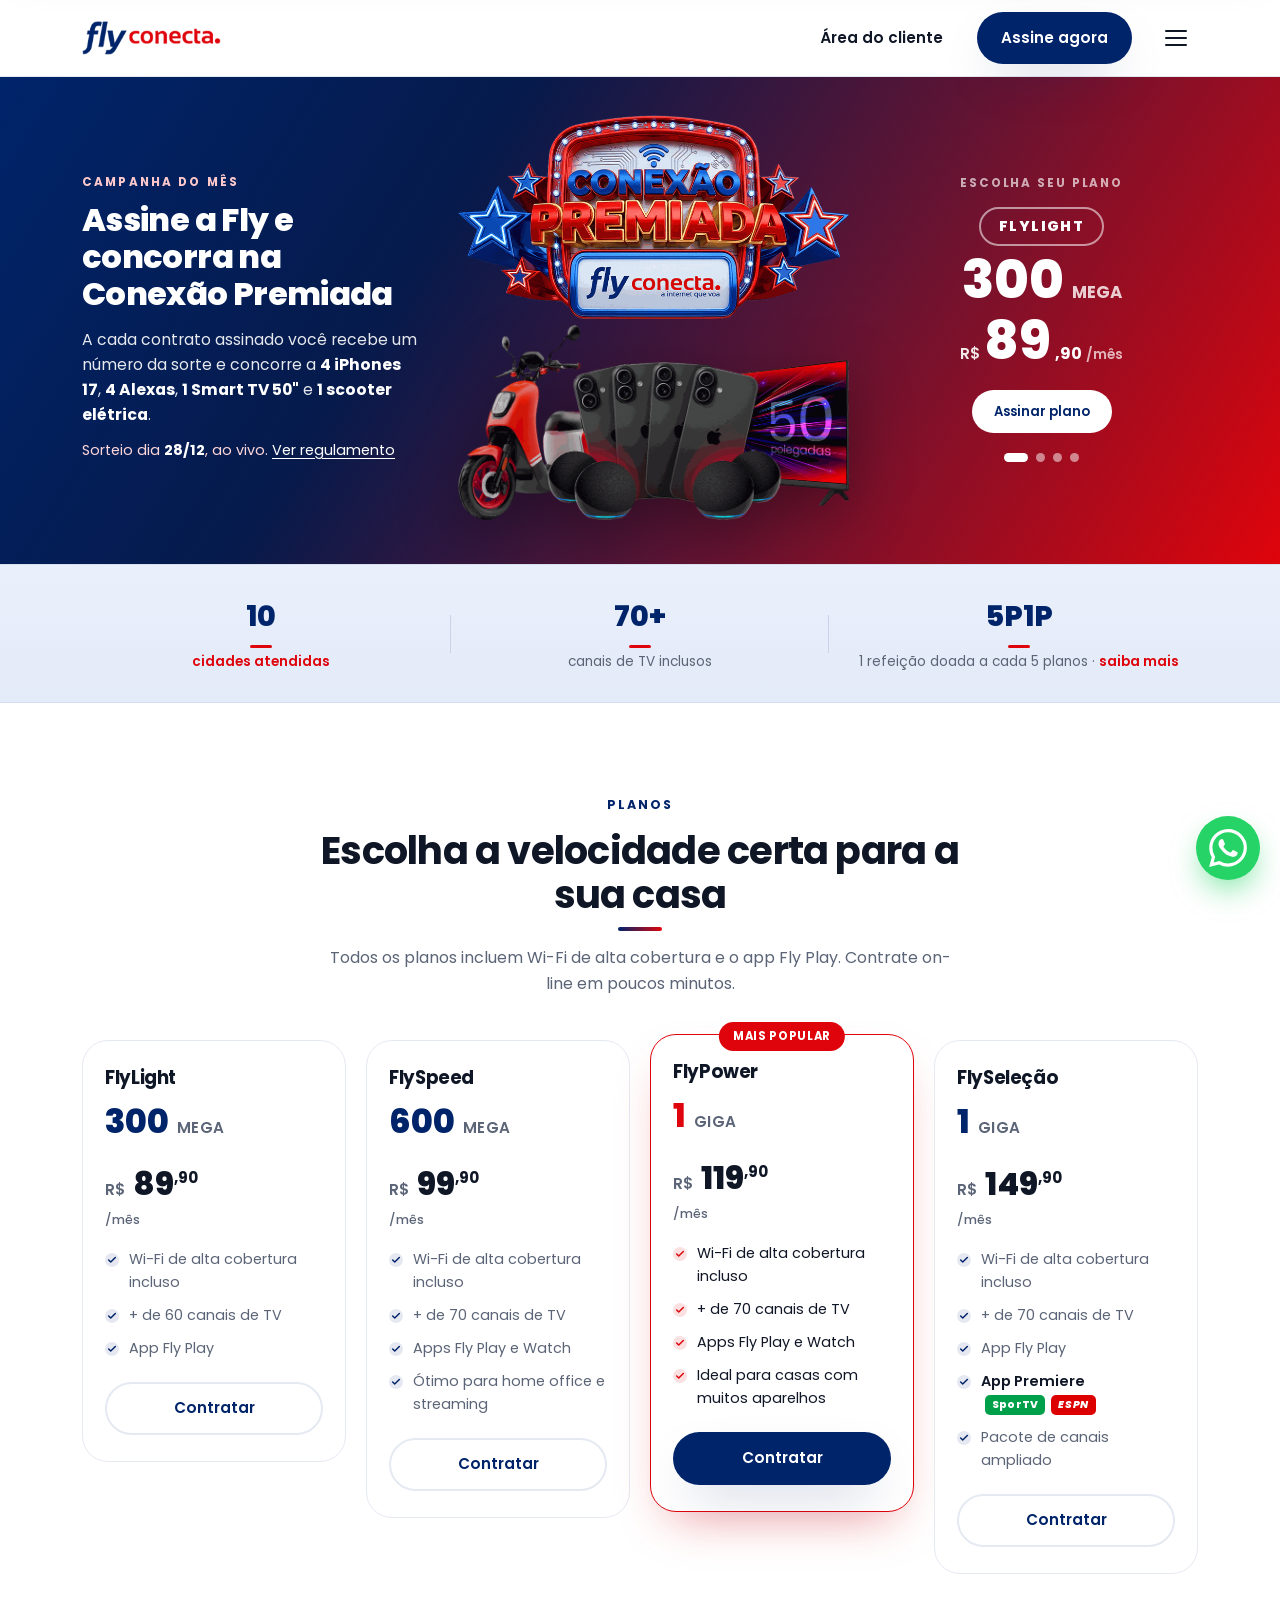
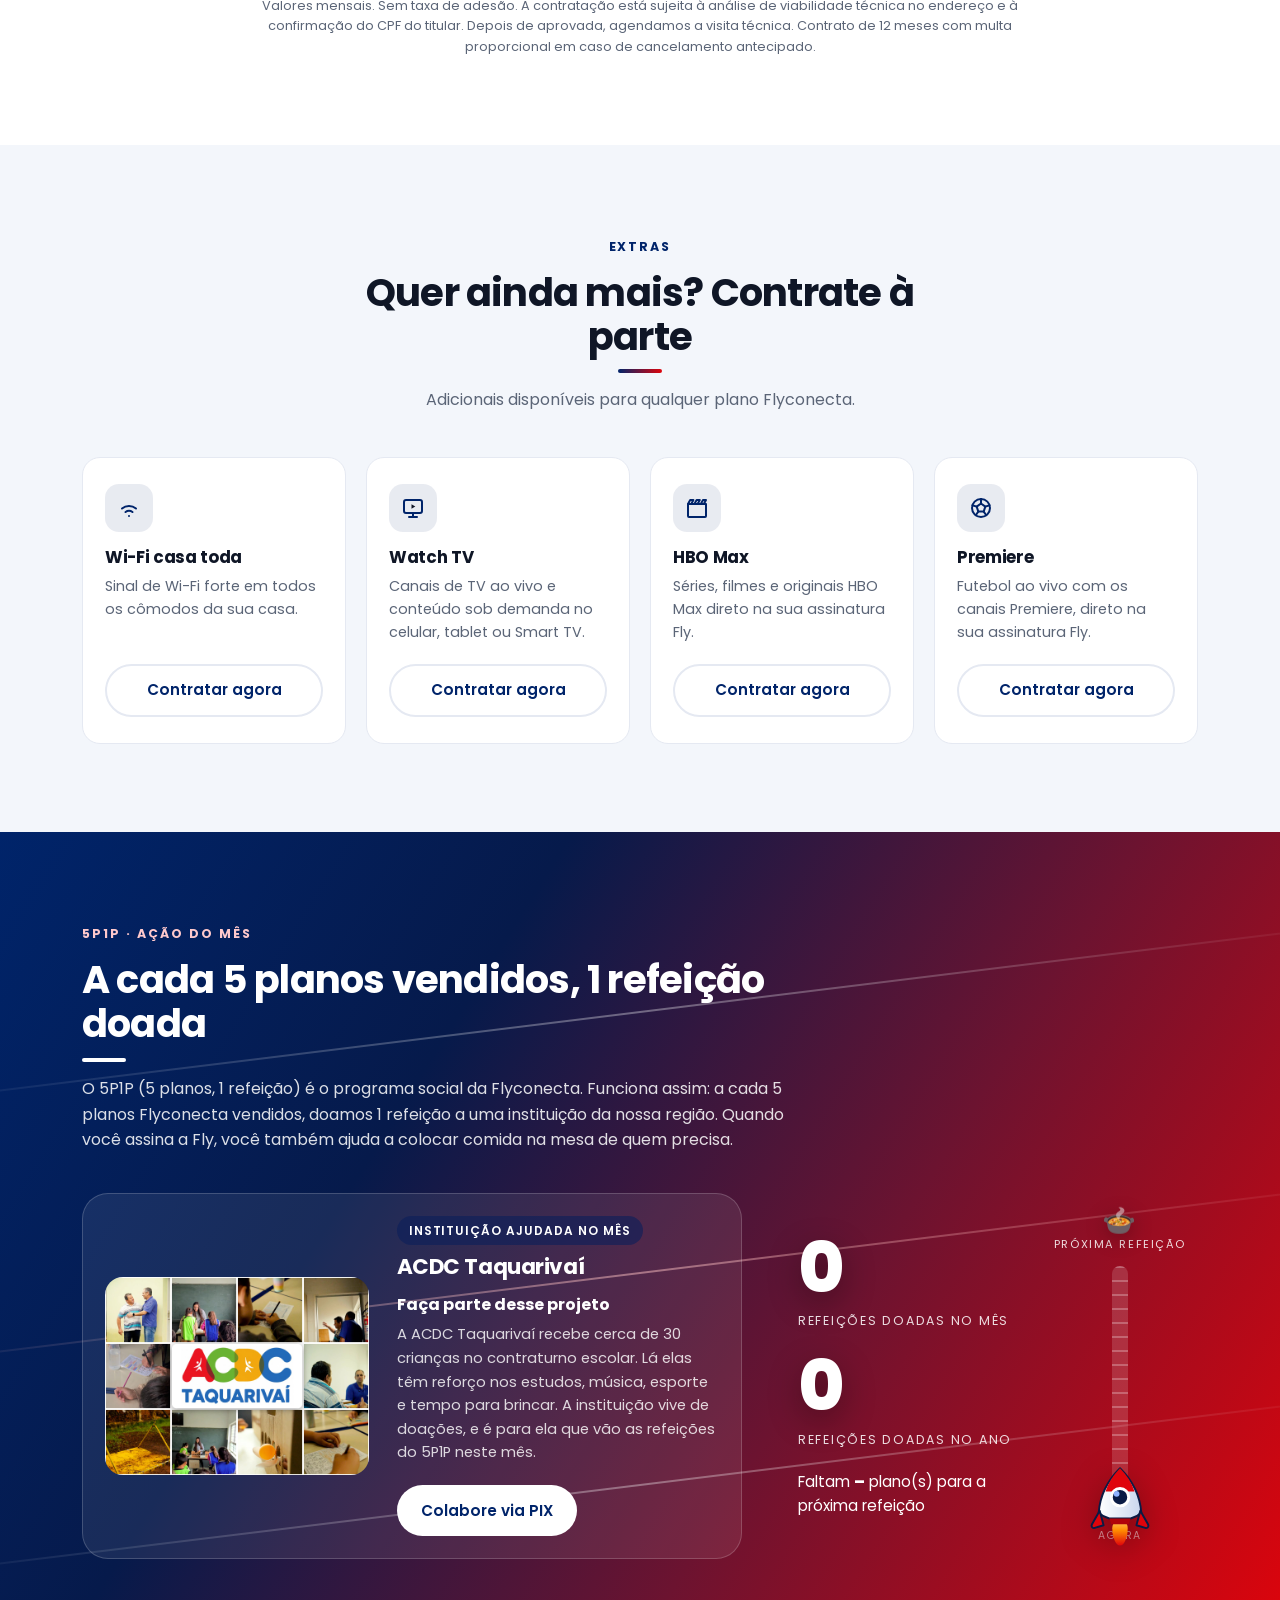
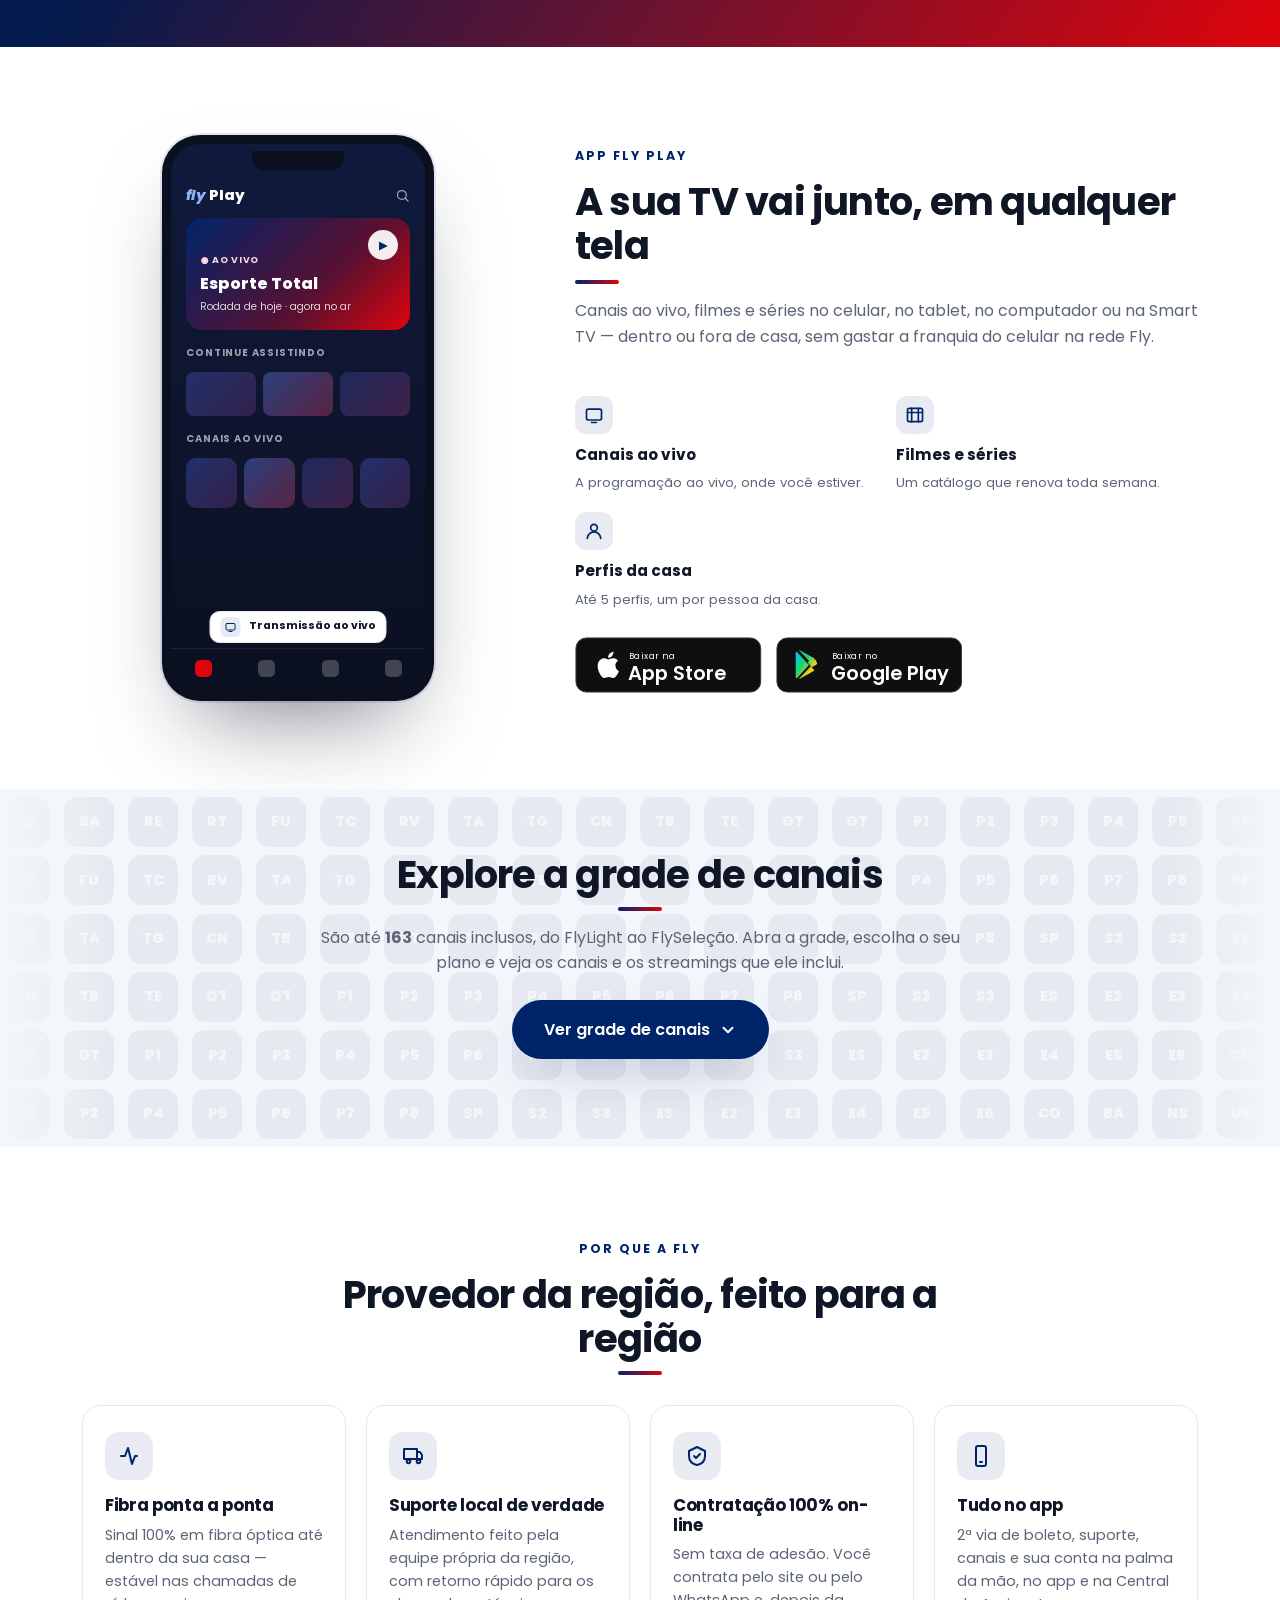
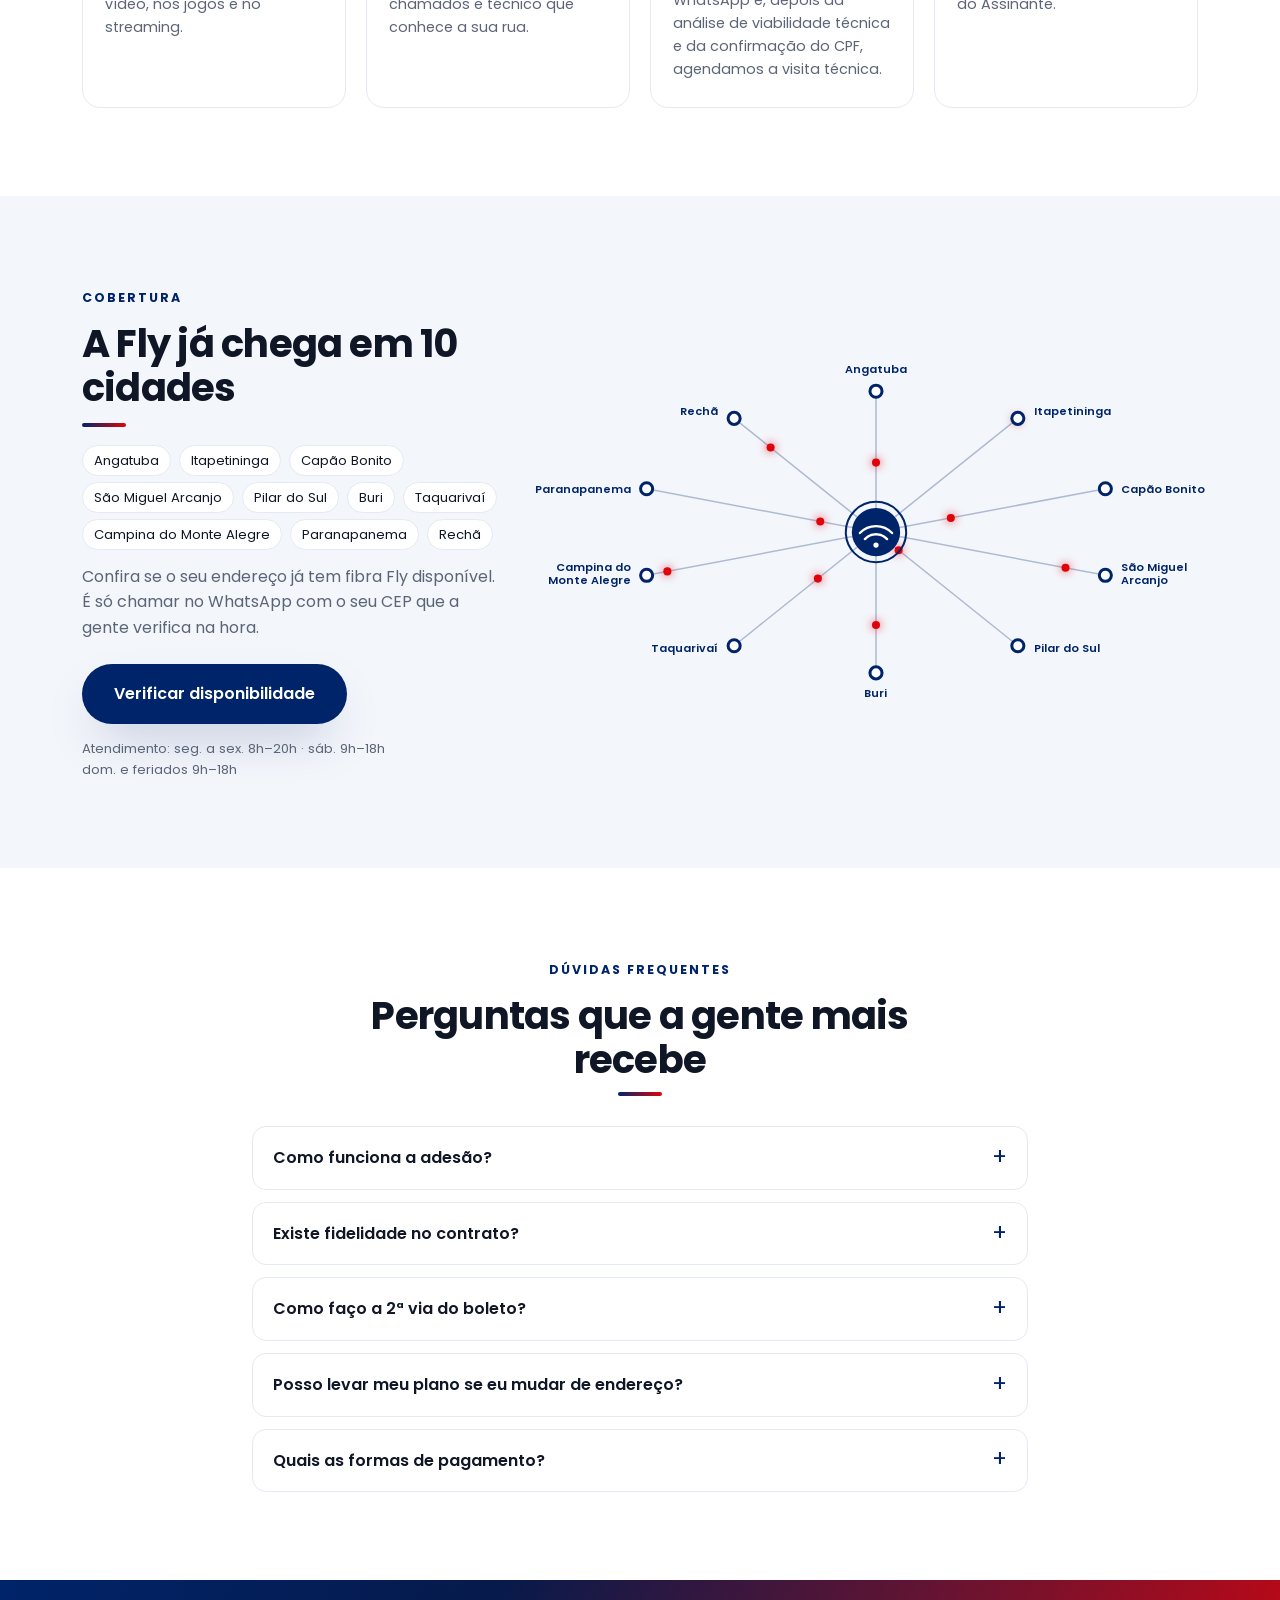
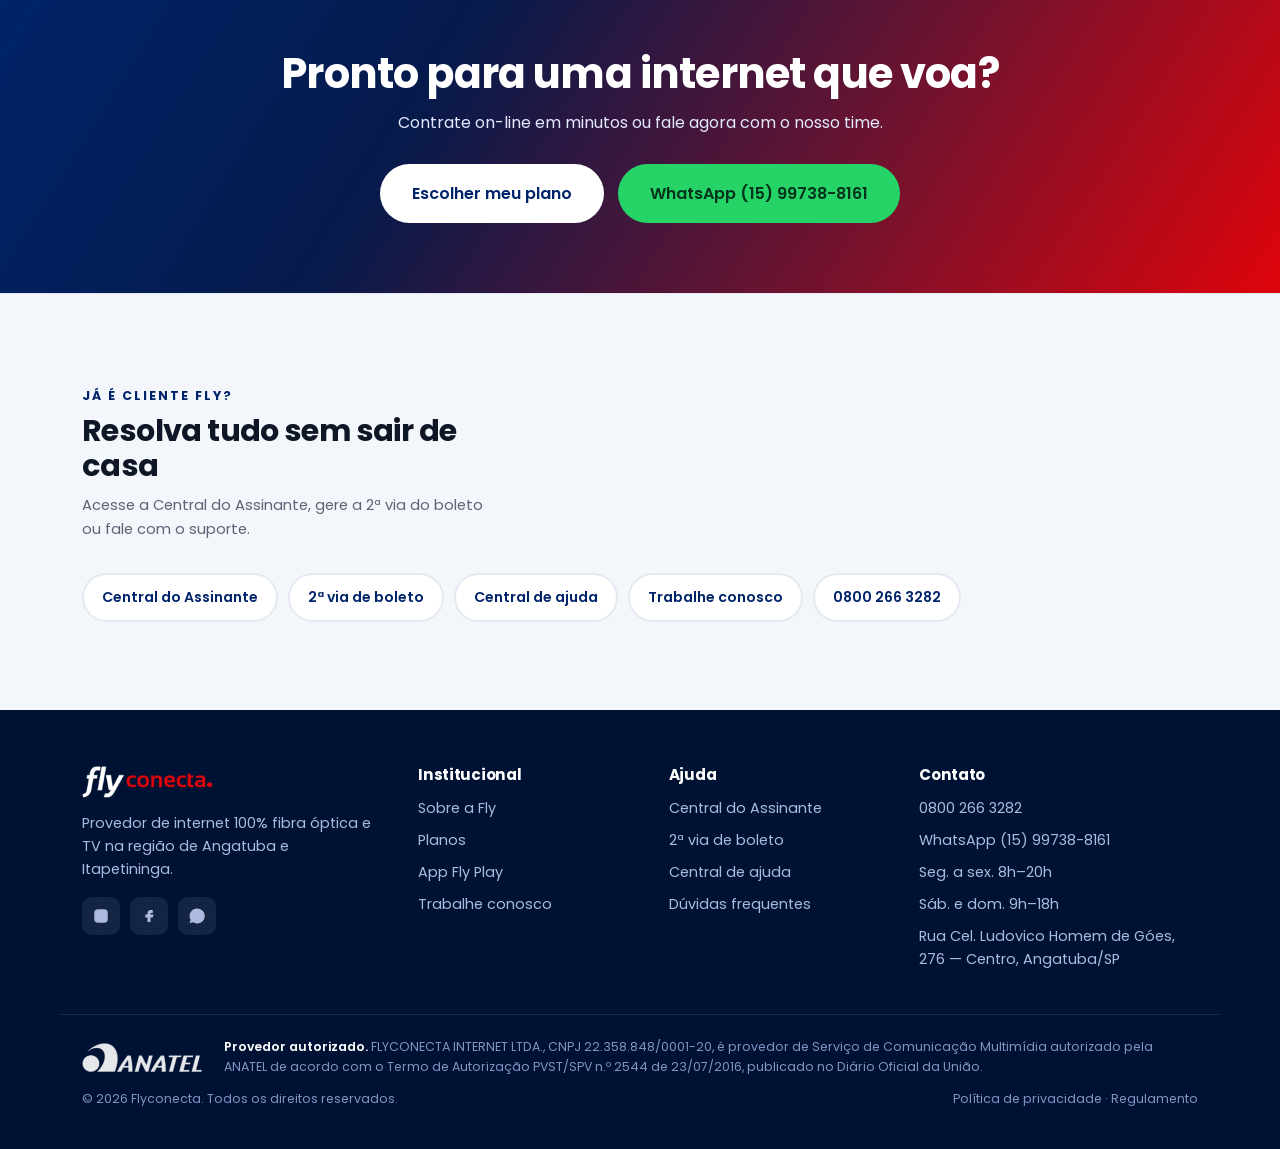
==== commit 0ee2b576: "Painel 5P1P: endereço não óbvio e senha como hash bcrypt - admin.php renomeado; redirecionamentos us" ====
--- a/index.html
+++ b/index.html
@@ -217,7 +217,7 @@
     </header>
 
     <div class="social__inner">
-      <!-- INSTITUIÇÃO DO MÊS — editada pelo painel admin.php (o script.js troca nome, texto, foto e PIX pela API).
+      <!-- INSTITUIÇÃO DO MÊS — editada pelo painel 5P1P (o script.js troca nome, texto, foto e PIX pela API).
            O conteúdo abaixo só aparece enquanto a API não responde. -->
       <article class="inst">
         <figure class="inst__photo">
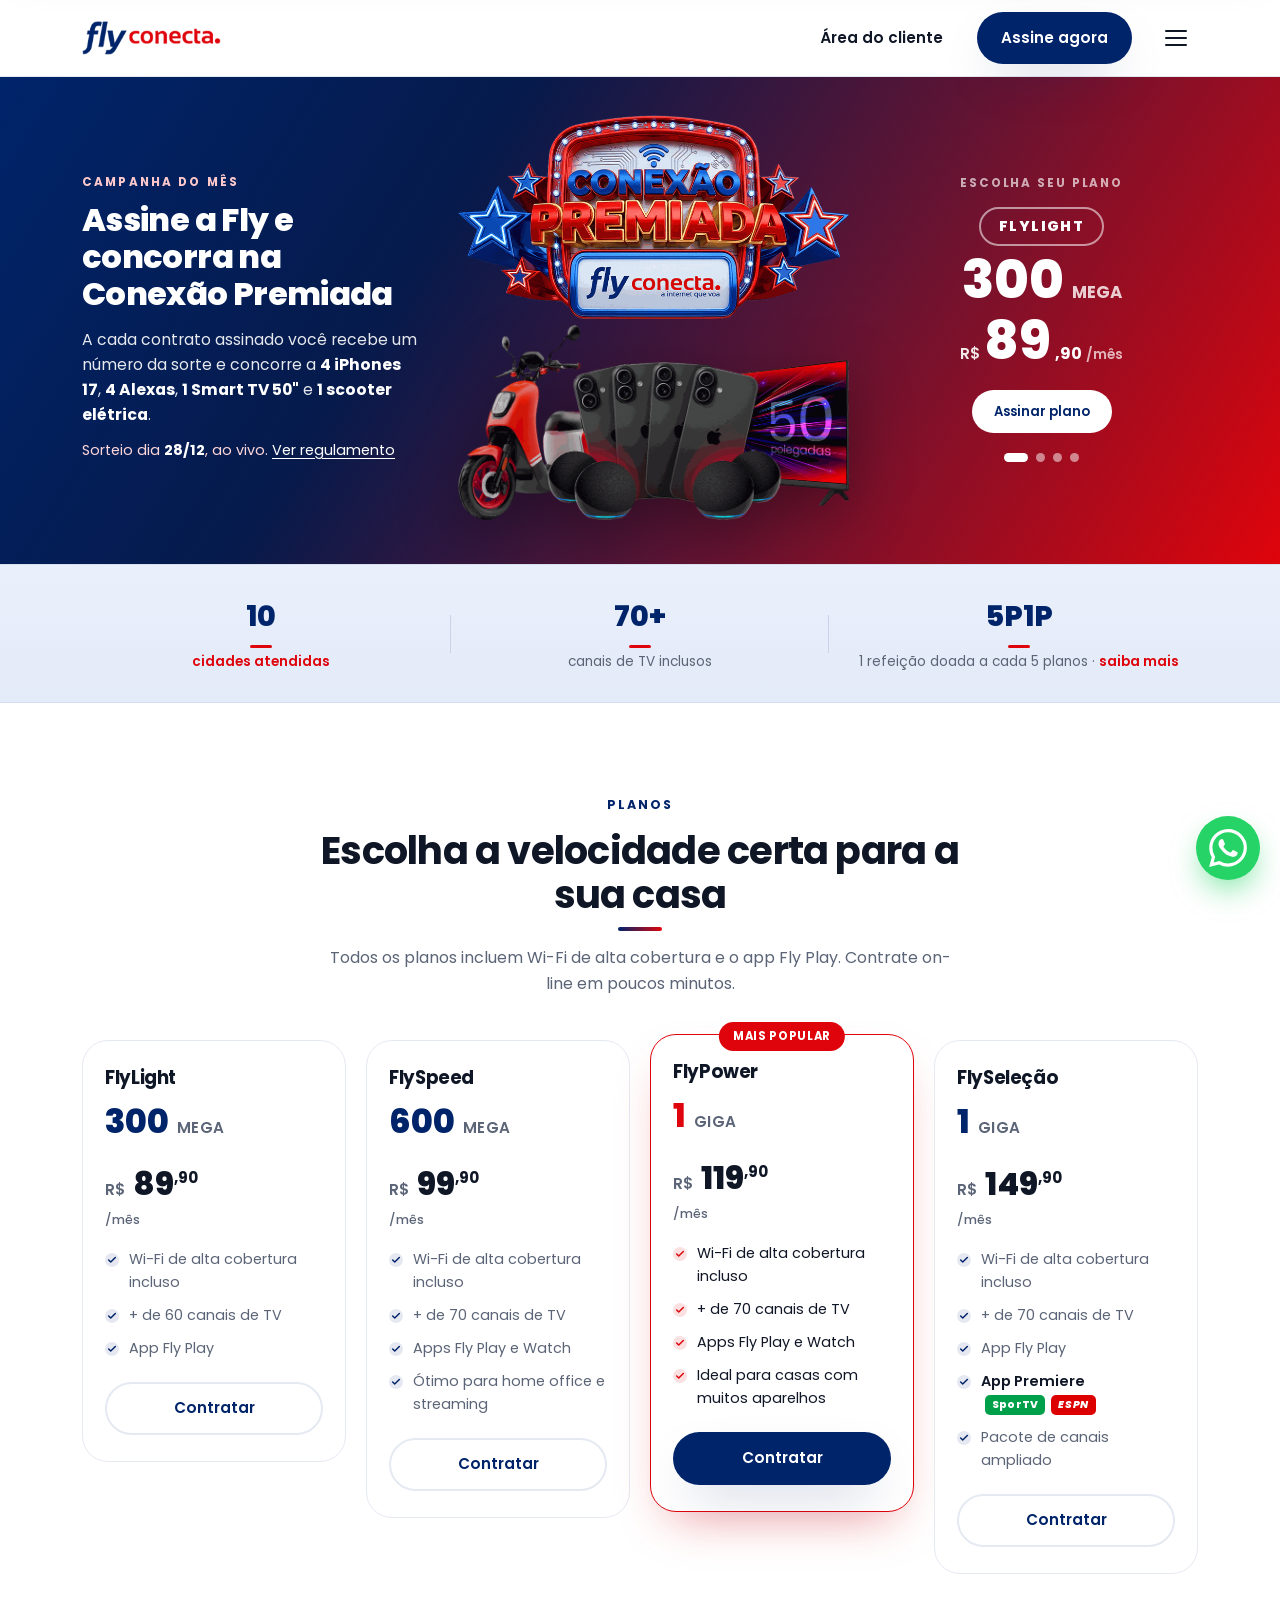
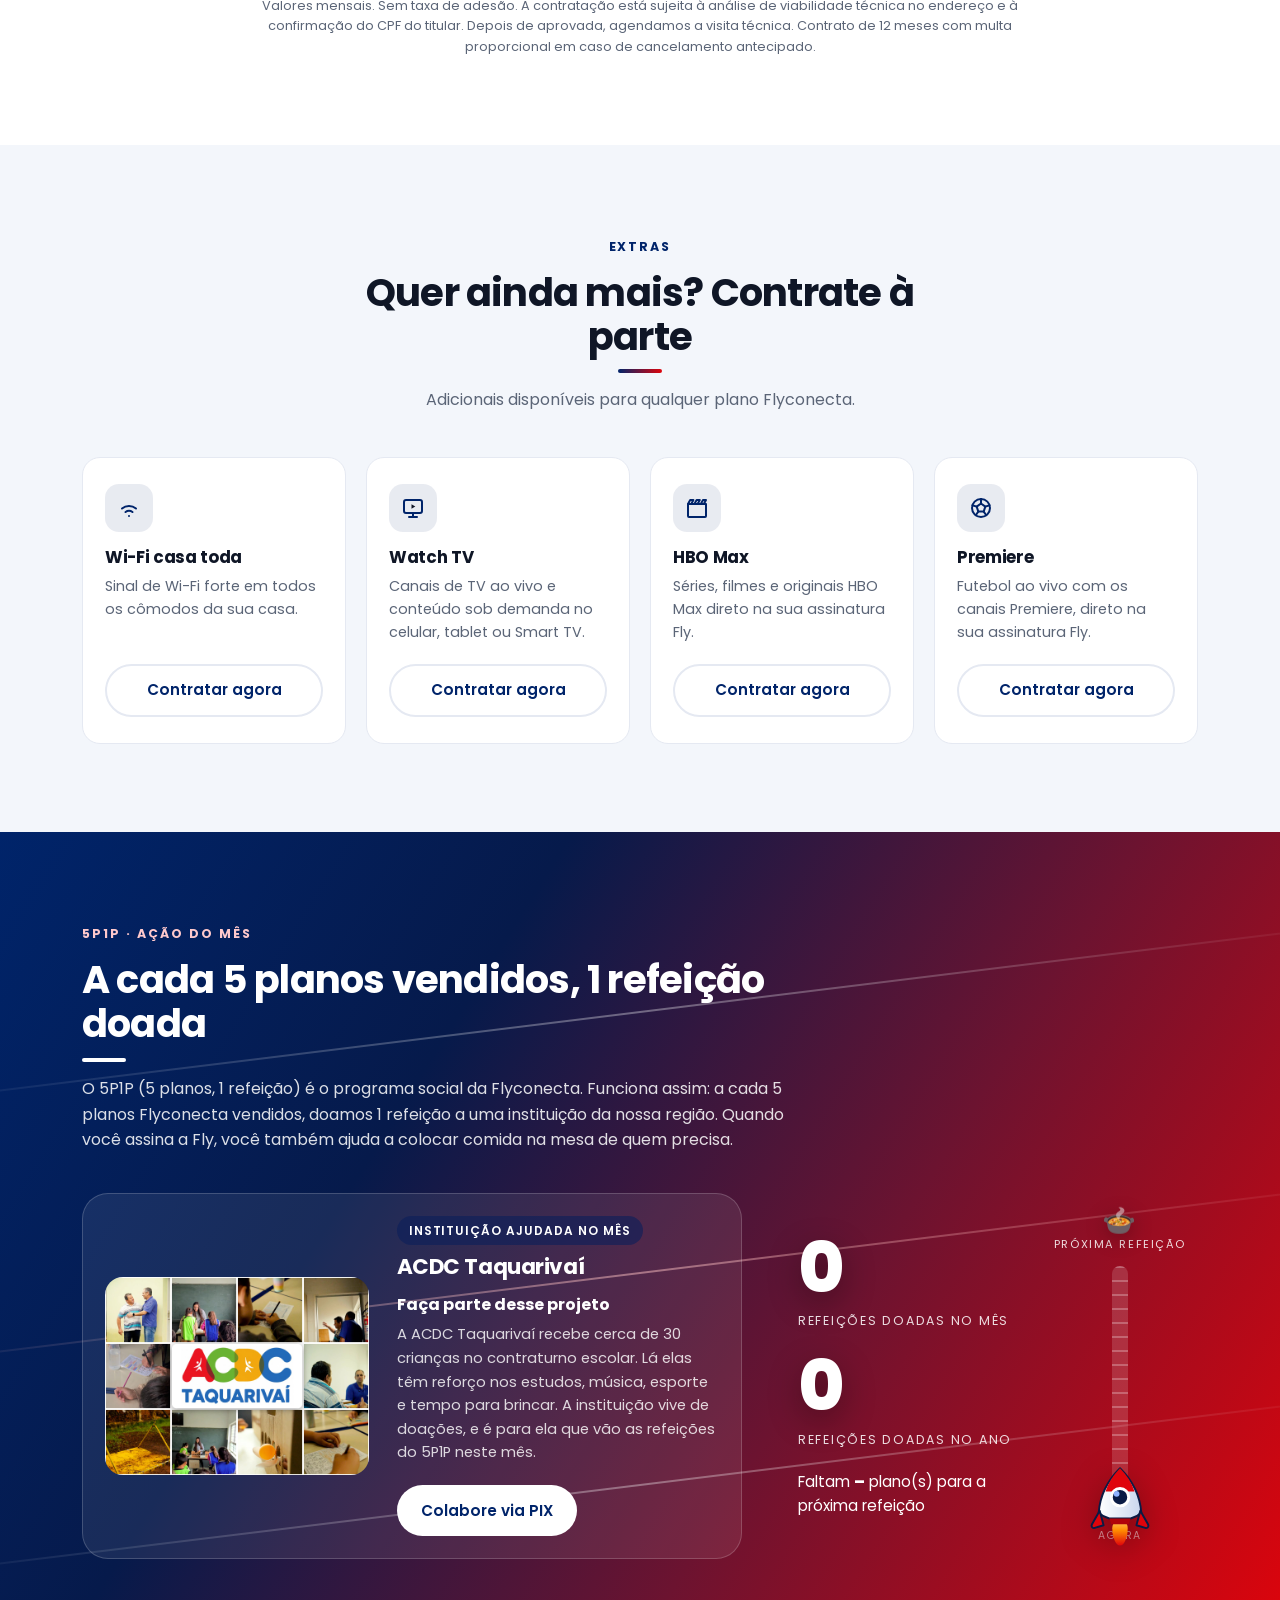
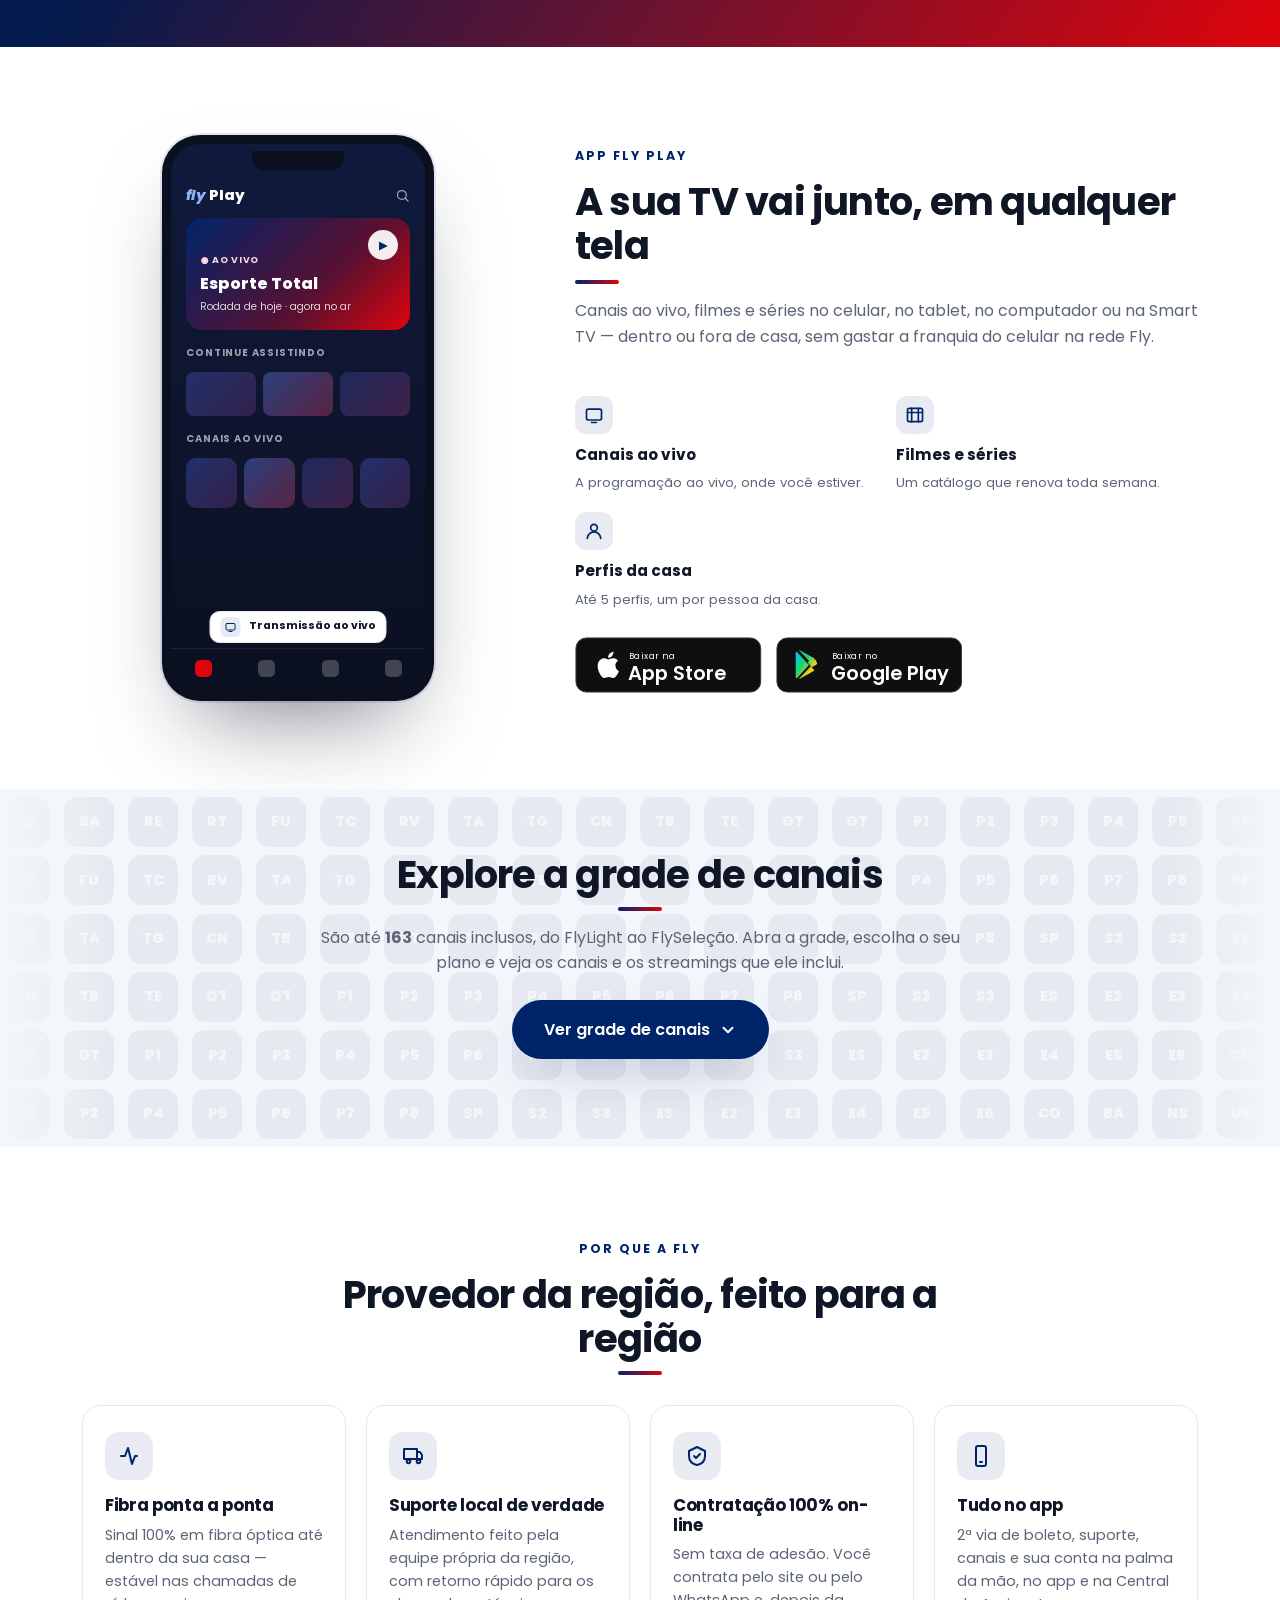
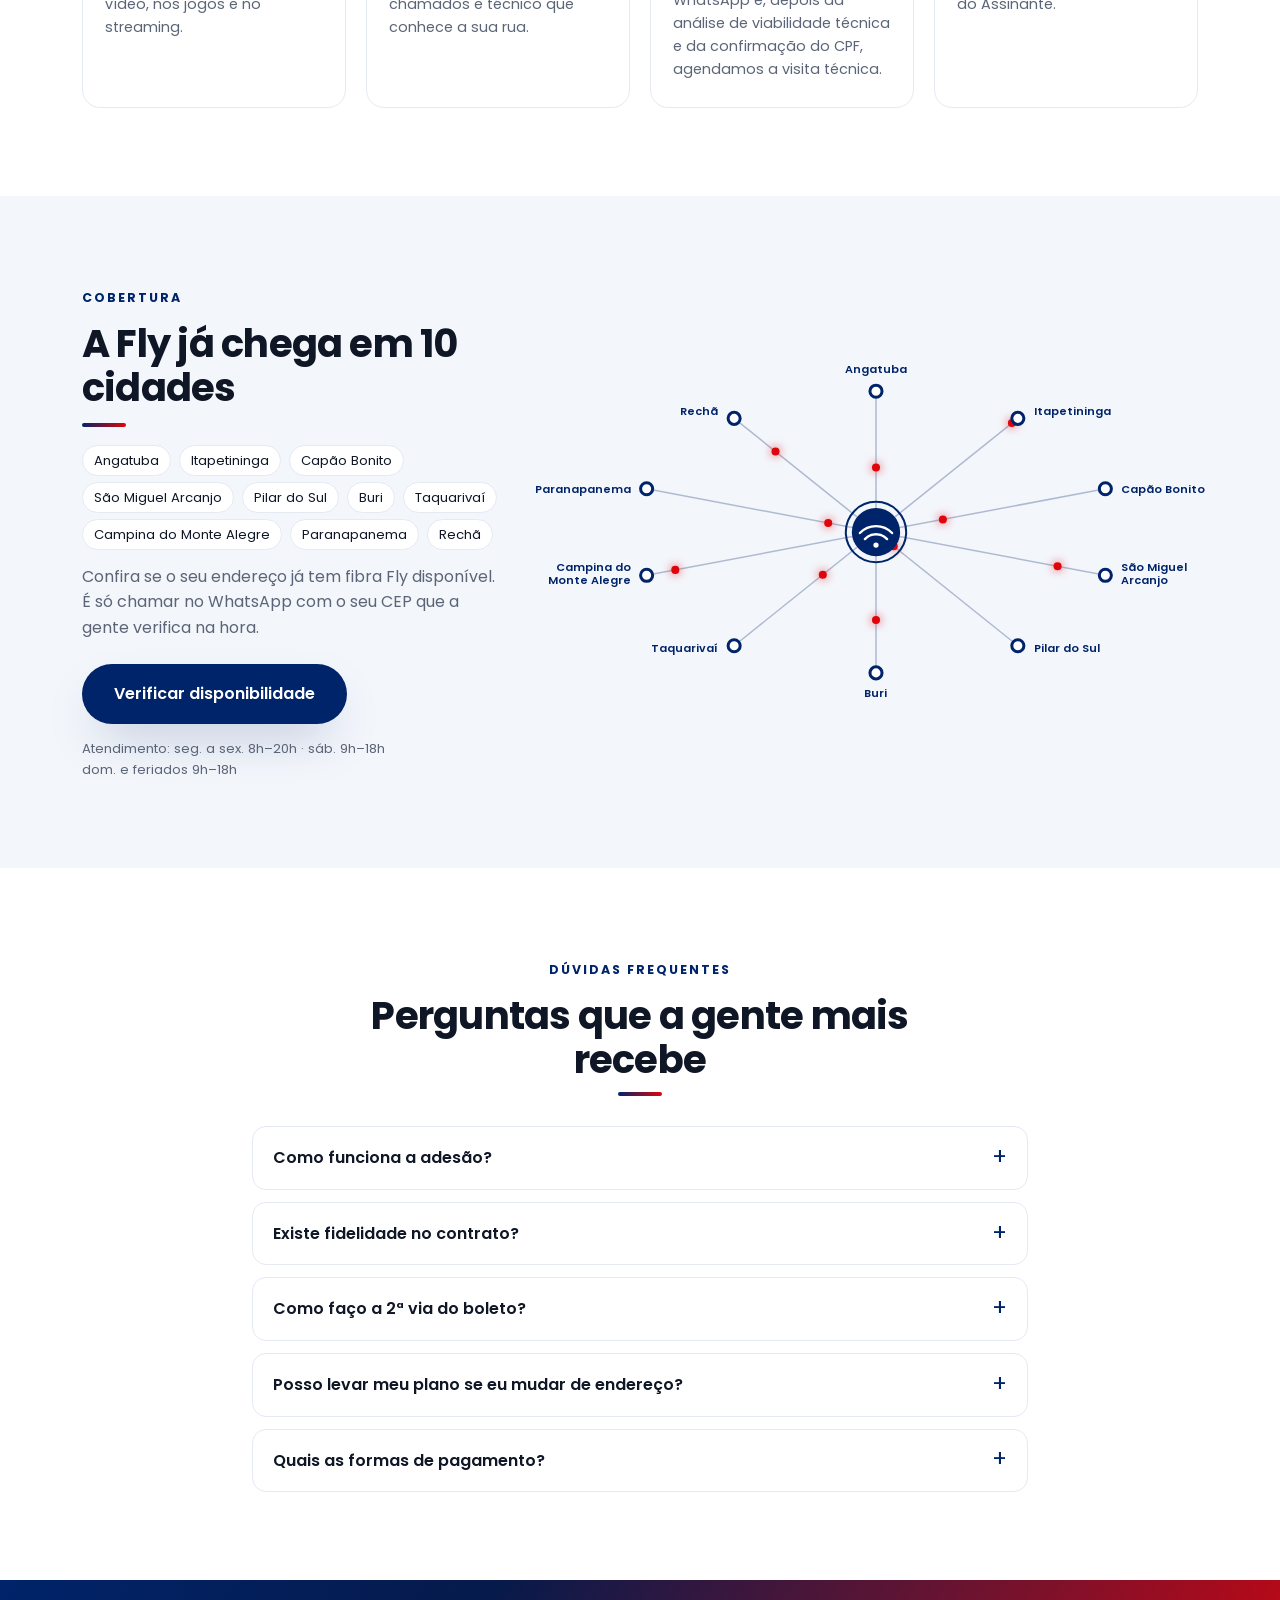
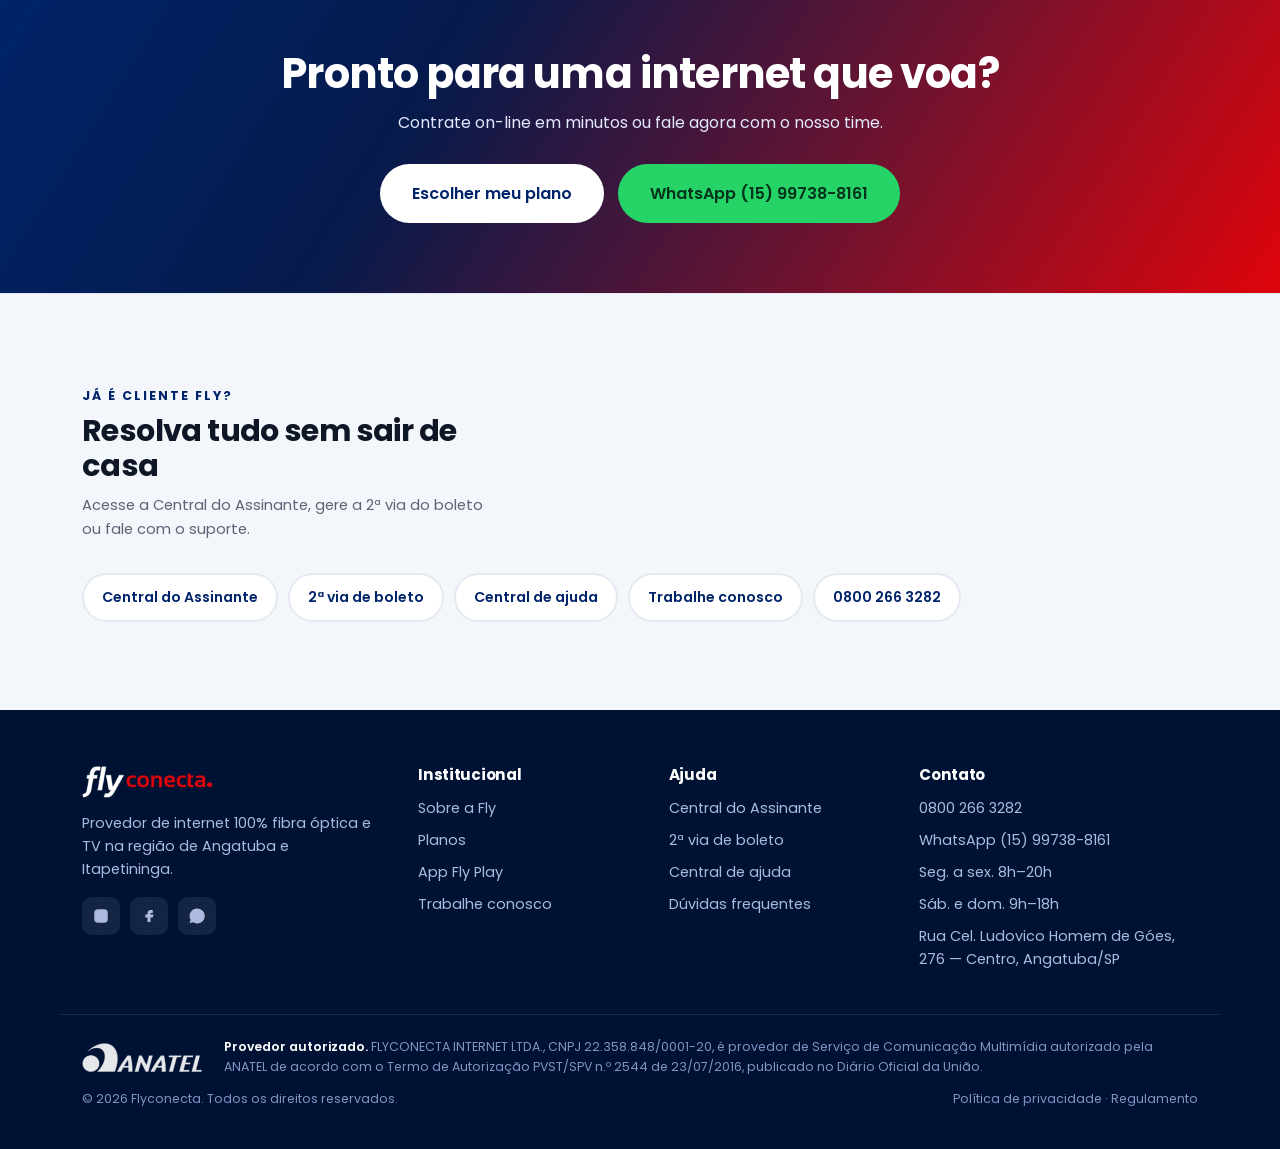
==== commit cb69c22d: "Cliques no WhatsApp: código de origem na mensagem + relatório no painel - cada botão que abre o What" ====
--- a/index.html
+++ b/index.html
@@ -31,7 +31,7 @@
       <a href="#cobertura">Cobertura</a>
       <a href="#faq">Dúvidas</a>
       <a href="regulamento/">Regulamento</a>
-      <a href="https://wa.me/5515996395017" target="_blank" rel="noopener">Trabalhe conosco</a>
+      <a data-ref="site-trabalhe-conosco-menu" data-msg="Olá, quero enviar meu currículo" href="https://wa.me/5515996395017" target="_blank" rel="noopener">Trabalhe conosco</a>
     </nav>
 
     <div class="header__cta">
@@ -104,7 +104,7 @@
           <li><a href="#tv" data-plano="FlyLight">+ de 60 canais de TV</a></li>
           <li>App Fly Play</li>
         </ul>
-        <a class="btn btn--outline btn--block" href="https://wa.me/5515997388161?text=Quero%20o%20plano%20FlyLight" target="_blank" rel="noopener">Contratar</a>
+        <a class="btn btn--outline btn--block" data-ref="site-plano-flylight" href="https://wa.me/5515997388161?text=Quero%20o%20plano%20FlyLight" target="_blank" rel="noopener">Contratar</a>
       </article>
 
       <article class="plan">
@@ -117,7 +117,7 @@
           <li>Apps Fly Play e Watch</li>
           <li>Ótimo para home office e streaming</li>
         </ul>
-        <a class="btn btn--outline btn--block" href="https://wa.me/5515997388161?text=Quero%20o%20plano%20FlySpeed" target="_blank" rel="noopener">Contratar</a>
+        <a class="btn btn--outline btn--block" data-ref="site-plano-flyspeed" href="https://wa.me/5515997388161?text=Quero%20o%20plano%20FlySpeed" target="_blank" rel="noopener">Contratar</a>
       </article>
 
       <article class="plan plan--featured">
@@ -131,7 +131,7 @@
           <li>Apps Fly Play e Watch</li>
           <li>Ideal para casas com muitos aparelhos</li>
         </ul>
-        <a class="btn btn--primary btn--block" href="https://wa.me/5515997388161?text=Quero%20o%20plano%20FlyPower" target="_blank" rel="noopener">Contratar</a>
+        <a class="btn btn--primary btn--block" data-ref="site-plano-flypower" href="https://wa.me/5515997388161?text=Quero%20o%20plano%20FlyPower" target="_blank" rel="noopener">Contratar</a>
       </article>
 
       <article class="plan">
@@ -150,7 +150,7 @@
           </li>
           <li>Pacote de canais ampliado</li>
         </ul>
-        <a class="btn btn--outline btn--block" href="https://wa.me/5515997388161?text=Quero%20o%20plano%20FlySele%C3%A7%C3%A3o" target="_blank" rel="noopener">Contratar</a>
+        <a class="btn btn--outline btn--block" data-ref="site-plano-flyselecao" href="https://wa.me/5515997388161?text=Quero%20o%20plano%20FlySele%C3%A7%C3%A3o" target="_blank" rel="noopener">Contratar</a>
       </article>
     </div>
     <p class="plans__note">Valores mensais. Sem taxa de adesão. A contratação está sujeita à análise de viabilidade técnica no endereço e à confirmação do CPF do titular. Depois de aprovada, agendamos a visita técnica. Contrato de 12 meses com multa proporcional em caso de cancelamento antecipado.</p>
@@ -173,7 +173,7 @@
         </span>
         <h3>Wi-Fi casa toda</h3>
         <p>Sinal de Wi-Fi forte em todos os cômodos da sua casa.</p>
-        <a class="btn btn--outline btn--block" href="https://wa.me/5515997388161?text=Quero%20contratar%20o%20Wi-Fi%20casa%20toda" target="_blank" rel="noopener">Contratar agora</a>
+        <a class="btn btn--outline btn--block" data-ref="site-wifi-casa-toda" href="https://wa.me/5515997388161?text=Quero%20contratar%20o%20Wi-Fi%20casa%20toda" target="_blank" rel="noopener">Contratar agora</a>
       </article>
 
       <article class="extra">
@@ -182,7 +182,7 @@
         </span>
         <h3>Watch TV</h3>
         <p>Canais de TV ao vivo e conteúdo sob demanda no celular, tablet ou Smart TV.</p>
-        <a class="btn btn--outline btn--block" href="https://wa.me/5515997388161?text=Quero%20contratar%20o%20Watch%20TV" target="_blank" rel="noopener">Contratar agora</a>
+        <a class="btn btn--outline btn--block" data-ref="site-watch-tv" href="https://wa.me/5515997388161?text=Quero%20contratar%20o%20Watch%20TV" target="_blank" rel="noopener">Contratar agora</a>
       </article>
 
       <article class="extra">
@@ -191,7 +191,7 @@
         </span>
         <h3>HBO Max</h3>
         <p>Séries, filmes e originais HBO Max direto na sua assinatura Fly.</p>
-        <a class="btn btn--outline btn--block" href="https://wa.me/5515997388161?text=Quero%20contratar%20o%20HBO%20Max" target="_blank" rel="noopener">Contratar agora</a>
+        <a class="btn btn--outline btn--block" data-ref="site-hbo-max" href="https://wa.me/5515997388161?text=Quero%20contratar%20o%20HBO%20Max" target="_blank" rel="noopener">Contratar agora</a>
       </article>
 
       <article class="extra">
@@ -200,7 +200,7 @@
         </span>
         <h3>Premiere</h3>
         <p>Futebol ao vivo com os canais Premiere, direto na sua assinatura Fly.</p>
-        <a class="btn btn--outline btn--block" href="https://wa.me/5515997388161?text=Quero%20contratar%20o%20Premiere" target="_blank" rel="noopener">Contratar agora</a>
+        <a class="btn btn--outline btn--block" data-ref="site-premiere" href="https://wa.me/5515997388161?text=Quero%20contratar%20o%20Premiere" target="_blank" rel="noopener">Contratar agora</a>
       </article>
     </div>
   </div>
@@ -465,7 +465,7 @@
         <li>Rechã</li>
       </ul>
       <p>Confira se o seu endereço já tem fibra Fly disponível. É só chamar no WhatsApp com o seu CEP que a gente verifica na hora.</p>
-      <a class="btn btn--primary btn--lg" href="https://wa.me/5515997388161?text=Quero%20verificar%20a%20disponibilidade%20no%20meu%20endere%C3%A7o" target="_blank" rel="noopener">Verificar disponibilidade</a>
+      <a class="btn btn--primary btn--lg" data-ref="site-disponibilidade" href="https://wa.me/5515997388161?text=Quero%20verificar%20a%20disponibilidade%20no%20meu%20endere%C3%A7o" target="_blank" rel="noopener">Verificar disponibilidade</a>
       <p class="cover__hint">Atendimento: seg. a sex. 8h–20h · sáb. 9h–18h<br>dom. e feriados 9h–18h</p>
     </div>
     <div class="cover__map">
@@ -569,7 +569,7 @@
     <p>Contrate on-line em minutos ou fale agora com o nosso time.</p>
     <div class="cta__actions">
       <a class="btn btn--light btn--lg" href="#planos">Escolher meu plano</a>
-      <a class="btn btn--wa btn--lg" href="https://wa.me/5515997388161" target="_blank" rel="noopener">WhatsApp (15) 99738-8161</a>
+      <a class="btn btn--wa btn--lg" data-ref="site-cta-whatsapp" href="https://wa.me/5515997388161" target="_blank" rel="noopener">WhatsApp (15) 99738-8161</a>
     </div>
   </div>
 </section>
@@ -584,9 +584,9 @@
     </div>
     <div class="clientarea__links">
       <a class="btn btn--outline" href="https://arearestrita.flyconecta.com.br/central_assinante_web/login" target="_blank" rel="noopener">Central do Assinante</a>
-      <a class="btn btn--outline" href="https://wa.me/5515997388161?text=Ol%C3%A1%2C%20preciso%20da%202%C2%AA%20via%20do%20boleto" target="_blank" rel="noopener">2ª via de boleto</a>
+      <a class="btn btn--outline" data-ref="site-boleto" href="https://wa.me/5515997388161?text=Ol%C3%A1%2C%20preciso%20da%202%C2%AA%20via%20do%20boleto" target="_blank" rel="noopener">2ª via de boleto</a>
       <a class="btn btn--outline" href="#ajuda">Central de ajuda</a>
-      <a class="btn btn--outline" href="https://wa.me/5515996395017" target="_blank" rel="noopener">Trabalhe conosco</a>
+      <a class="btn btn--outline" data-ref="site-trabalhe-conosco" data-msg="Olá, quero enviar meu currículo" href="https://wa.me/5515996395017" target="_blank" rel="noopener">Trabalhe conosco</a>
       <a class="btn btn--outline" href="tel:08002663282">0800 266 3282</a>
     </div>
   </div>
@@ -607,7 +607,7 @@
         <a href="https://facebook.com/flyconecta" target="_blank" rel="noopener" aria-label="Facebook">
           <svg viewBox="0 0 24 24" aria-hidden="true"><path d="M14 8h3V4h-3c-2.2 0-4 1.8-4 4v2H7v4h3v6h4v-6h3l1-4h-4V8c0-.6.4-1 1-1z"/></svg>
         </a>
-        <a href="https://wa.me/5515997388161" target="_blank" rel="noopener" aria-label="WhatsApp">
+        <a data-ref="site-rodape-icone" href="https://wa.me/5515997388161" target="_blank" rel="noopener" aria-label="WhatsApp">
           <svg viewBox="0 0 24 24" aria-hidden="true"><path d="M12 2a10 10 0 0 0-8.6 15l-1.3 4.7 4.8-1.3A10 10 0 1 0 12 2z"/></svg>
         </a>
       </div>
@@ -618,13 +618,13 @@
       <a href="#diferenciais">Sobre a Fly</a>
       <a href="#planos">Planos</a>
       <a href="#app">App Fly Play</a>
-      <a href="https://wa.me/5515996395017" target="_blank" rel="noopener">Trabalhe conosco</a>
+      <a data-ref="site-trabalhe-conosco-rodape" data-msg="Olá, quero enviar meu currículo" href="https://wa.me/5515996395017" target="_blank" rel="noopener">Trabalhe conosco</a>
     </div>
 
     <div class="footer__col">
       <h4>Ajuda</h4>
       <a href="https://arearestrita.flyconecta.com.br/central_assinante_web/login" target="_blank" rel="noopener">Central do Assinante</a>
-      <a href="https://wa.me/5515997388161?text=Ol%C3%A1%2C%20preciso%20da%202%C2%AA%20via%20do%20boleto" target="_blank" rel="noopener">2ª via de boleto</a>
+      <a data-ref="site-boleto-rodape" href="https://wa.me/5515997388161?text=Ol%C3%A1%2C%20preciso%20da%202%C2%AA%20via%20do%20boleto" target="_blank" rel="noopener">2ª via de boleto</a>
       <a href="#ajuda">Central de ajuda</a>
       <a href="#faq">Dúvidas frequentes</a>
     </div>
@@ -632,7 +632,7 @@
     <div class="footer__col">
       <h4>Contato</h4>
       <a href="tel:08002663282">0800 266 3282</a>
-      <a href="https://wa.me/5515997388161" target="_blank" rel="noopener">WhatsApp (15) 99738-8161</a>
+      <a data-ref="site-rodape-whatsapp" href="https://wa.me/5515997388161" target="_blank" rel="noopener">WhatsApp (15) 99738-8161</a>
       <span>Seg. a sex. 8h–20h</span>
       <span>Sáb. e dom. 9h–18h</span>
       <span>Rua Cel. Ludovico Homem de Góes, 276 — Centro, Angatuba/SP</span>
@@ -651,10 +651,10 @@
   </div>
 </footer>
 
-<a class="wafloat" href="https://wa.me/5515997388161" target="_blank" rel="noopener" aria-label="Falar no WhatsApp">
+<a class="wafloat" data-ref="site-flutuante" href="https://wa.me/5515997388161" target="_blank" rel="noopener" aria-label="Falar no WhatsApp">
   <svg viewBox="0 0 24 24" aria-hidden="true"><path d="M17.472 14.382c-.297-.149-1.758-.867-2.03-.967-.273-.099-.471-.148-.67.15-.197.297-.767.966-.94 1.164-.173.199-.347.223-.644.075-.297-.15-1.255-.463-2.39-1.475-.883-.788-1.48-1.761-1.653-2.059-.173-.297-.018-.458.13-.606.134-.133.298-.347.446-.52.149-.174.198-.298.298-.497.099-.198.05-.371-.025-.52-.075-.149-.669-1.612-.916-2.207-.242-.579-.487-.5-.669-.51-.173-.008-.371-.01-.57-.01-.198 0-.52.074-.792.372-.272.297-1.04 1.016-1.04 2.479 0 1.462 1.065 2.875 1.213 3.074.149.198 2.096 3.2 5.077 4.487.71.306 1.263.489 1.694.625.712.227 1.36.195 1.871.118.571-.085 1.758-.719 2.006-1.413.248-.694.248-1.289.173-1.413-.074-.124-.272-.198-.57-.347m-5.421 7.403h-.004a9.87 9.87 0 0 1-5.031-1.378l-.361-.214-3.741.982.998-3.648-.235-.374a9.86 9.86 0 0 1-1.51-5.26c.001-5.45 4.436-9.884 9.888-9.884 2.64 0 5.122 1.03 6.988 2.898a9.825 9.825 0 0 1 2.893 6.994c-.003 5.45-4.437 9.884-9.885 9.884m8.413-18.297A11.815 11.815 0 0 0 12.05 0C5.495 0 .16 5.335.157 11.892c0 2.096.547 4.142 1.588 5.945L.057 24l6.305-1.654a11.882 11.882 0 0 0 5.683 1.448h.005c6.554 0 11.89-5.335 11.893-11.893a11.821 11.821 0 0 0-3.48-8.413z"/></svg>
 </a>
 
-<script src="script.js?v=76"></script>
+<script src="script.js?v=77"></script>
 </body>
 </html>
